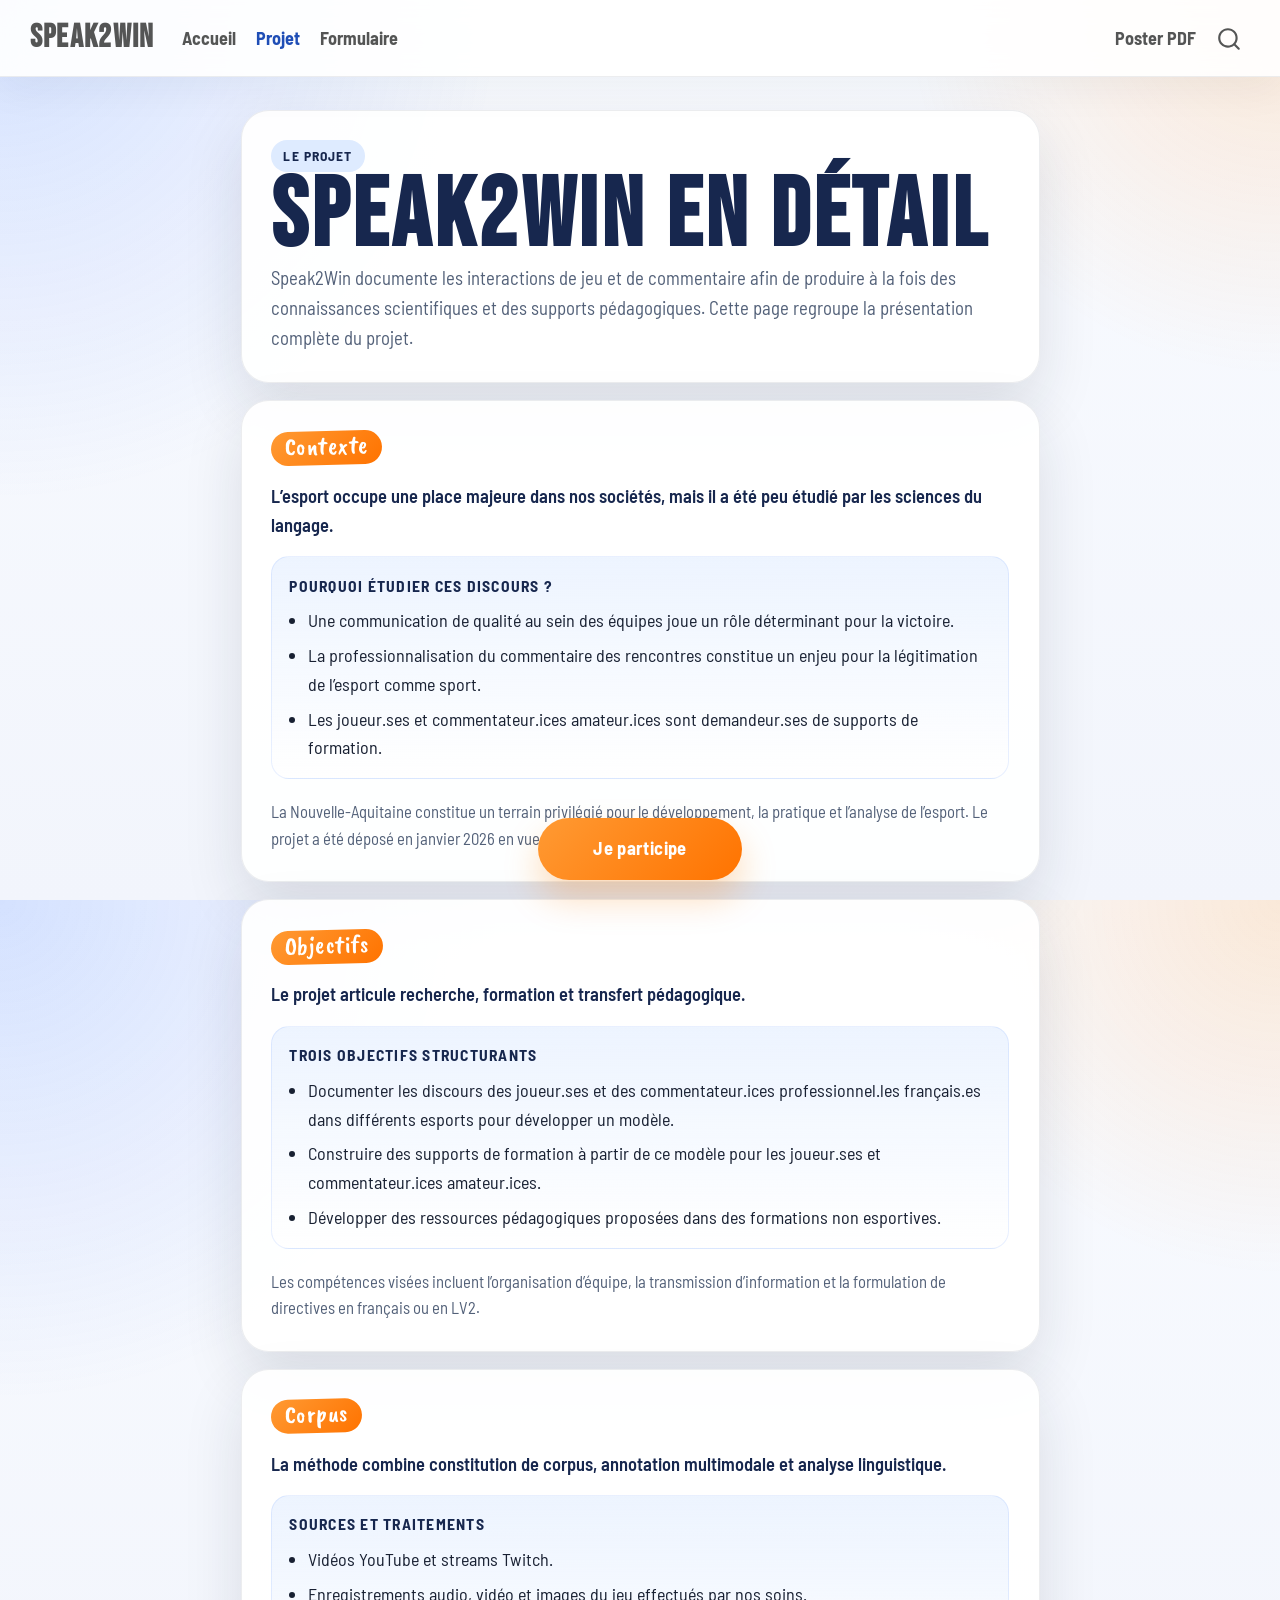
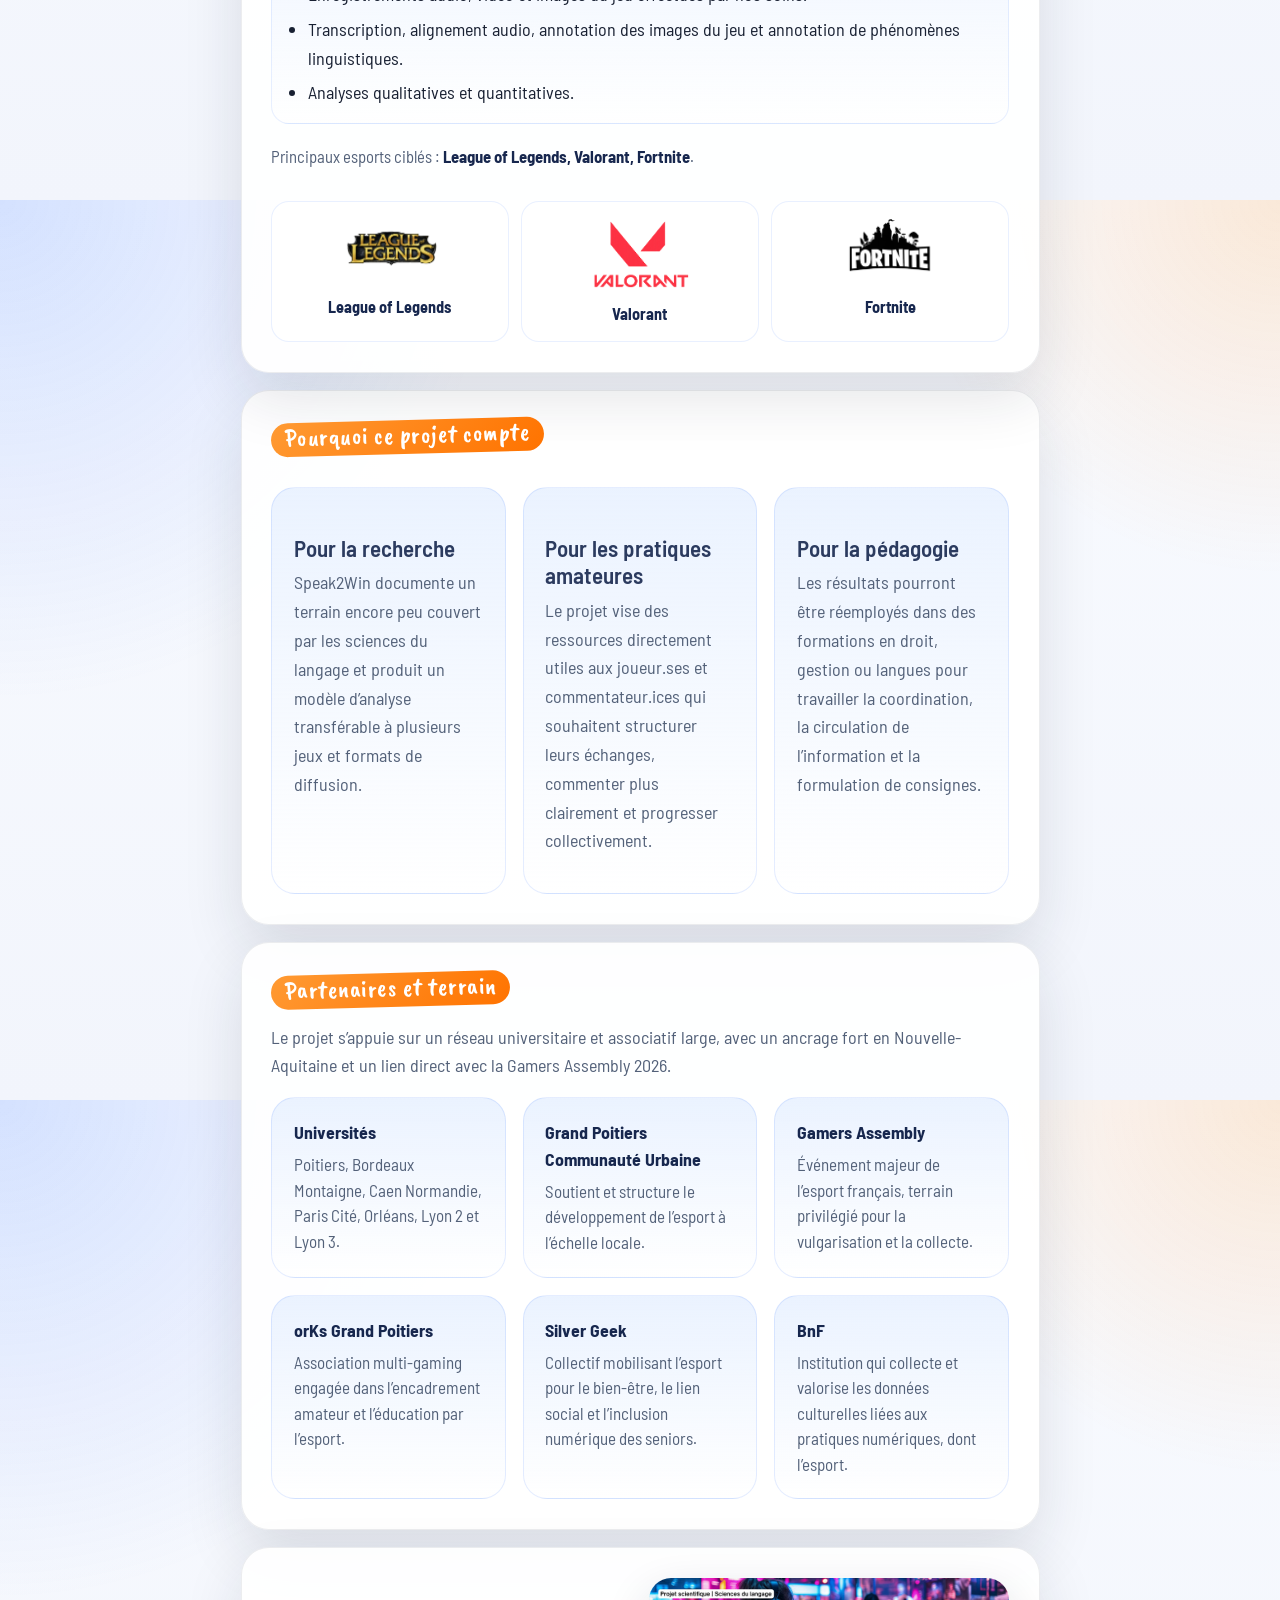
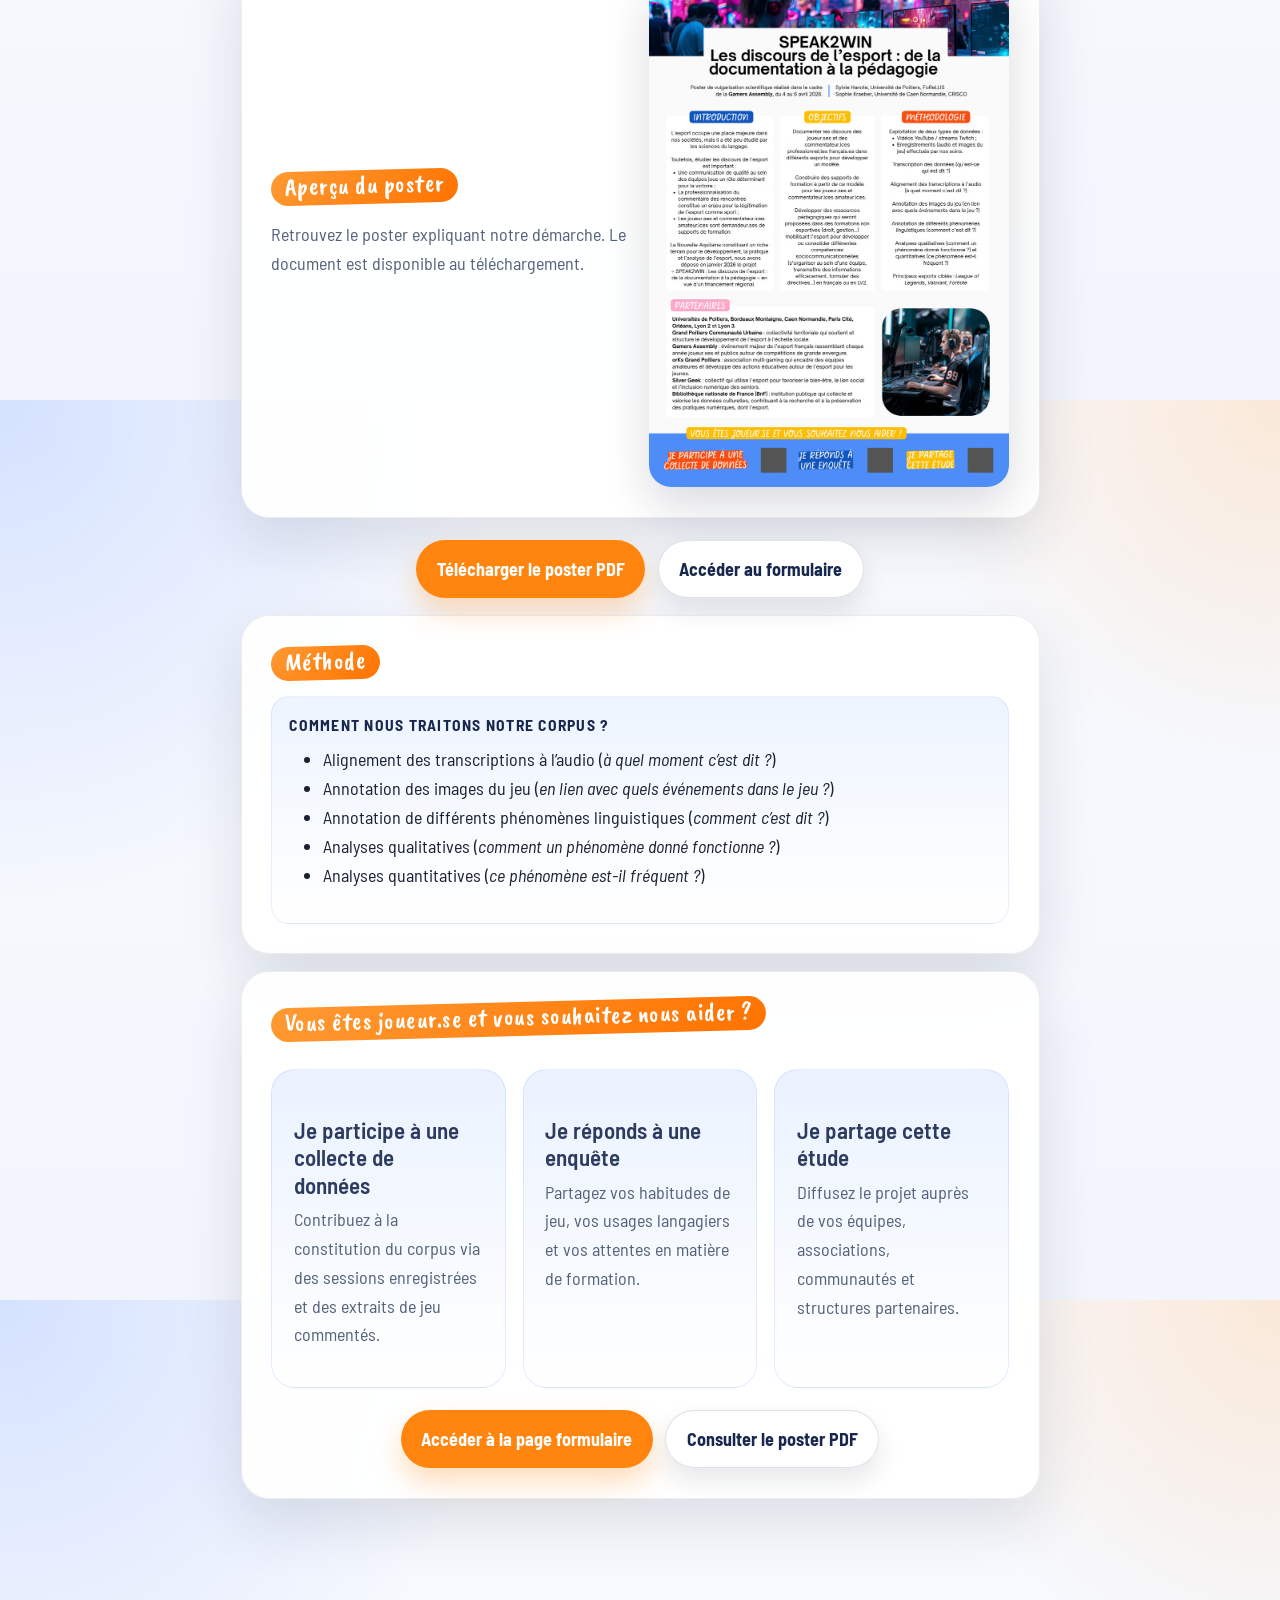
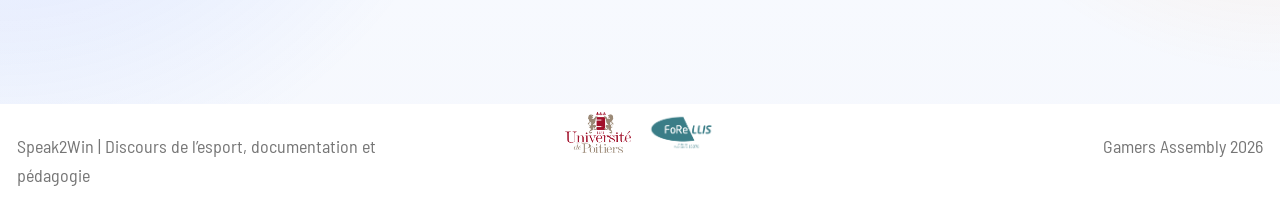
==== about.html @ 3662ad9c "Built site for gh-pages" ====
<!DOCTYPE html>
<html xmlns="http://www.w3.org/1999/xhtml" lang="fr" xml:lang="fr"><head>

<meta charset="utf-8">
<meta name="generator" content="quarto-1.8.27">

<meta name="viewport" content="width=device-width, initial-scale=1.0, user-scalable=yes">


<title>Projet – Speak2Win</title>
<style>
code{white-space: pre-wrap;}
span.smallcaps{font-variant: small-caps;}
div.columns{display: flex; gap: min(4vw, 1.5em);}
div.column{flex: auto; overflow-x: auto;}
div.hanging-indent{margin-left: 1.5em; text-indent: -1.5em;}
ul.task-list{list-style: none;}
ul.task-list li input[type="checkbox"] {
  width: 0.8em;
  margin: 0 0.8em 0.2em -1em; /* quarto-specific, see https://github.com/quarto-dev/quarto-cli/issues/4556 */ 
  vertical-align: middle;
}
</style>


<script src="site_libs/quarto-nav/quarto-nav.js"></script>
<script src="site_libs/quarto-nav/headroom.min.js"></script>
<script src="site_libs/clipboard/clipboard.min.js"></script>
<script src="site_libs/quarto-search/autocomplete.umd.js"></script>
<script src="site_libs/quarto-search/fuse.min.js"></script>
<script src="site_libs/quarto-search/quarto-search.js"></script>
<meta name="quarto:offset" content="./">
<script src="site_libs/quarto-html/quarto.js" type="module"></script>
<script src="site_libs/quarto-html/tabsets/tabsets.js" type="module"></script>
<script src="site_libs/quarto-html/axe/axe-check.js" type="module"></script>
<script src="site_libs/quarto-html/popper.min.js"></script>
<script src="site_libs/quarto-html/tippy.umd.min.js"></script>
<script src="site_libs/quarto-html/anchor.min.js"></script>
<link href="site_libs/quarto-html/tippy.css" rel="stylesheet">
<link href="site_libs/quarto-html/quarto-syntax-highlighting-ed96de9b727972fe78a7b5d16c58bf87.css" rel="stylesheet" id="quarto-text-highlighting-styles">
<script src="site_libs/bootstrap/bootstrap.min.js"></script>
<link href="site_libs/bootstrap/bootstrap-icons.css" rel="stylesheet">
<link href="site_libs/bootstrap/bootstrap-e31584831b205ffbb2d98406f31c2a5b.min.css" rel="stylesheet" append-hash="true" id="quarto-bootstrap" data-mode="light">
<script id="quarto-search-options" type="application/json">{
  "location": "navbar",
  "copy-button": false,
  "collapse-after": 3,
  "panel-placement": "end",
  "type": "overlay",
  "limit": 50,
  "keyboard-shortcut": [
    "f",
    "/",
    "s"
  ],
  "show-item-context": false,
  "language": {
    "search-no-results-text": "Pas de résultats",
    "search-matching-documents-text": "documents trouvés",
    "search-copy-link-title": "Copier le lien vers la recherche",
    "search-hide-matches-text": "Cacher les correspondances additionnelles",
    "search-more-match-text": "correspondance de plus dans ce document",
    "search-more-matches-text": "correspondances de plus dans ce document",
    "search-clear-button-title": "Effacer",
    "search-text-placeholder": "",
    "search-detached-cancel-button-title": "Annuler",
    "search-submit-button-title": "Envoyer",
    "search-label": "Recherche"
  }
}</script>
<style>html{ scroll-behavior: smooth; }</style>


<link rel="stylesheet" href="styles.css">
</head>

<body class="nav-fixed fullcontent quarto-light">

<div id="quarto-search-results"></div>
  <header id="quarto-header" class="headroom fixed-top">
    <nav class="navbar navbar-expand-lg " data-bs-theme="dark">
      <div class="navbar-container container-fluid">
      <div class="navbar-brand-container mx-auto">
    <a class="navbar-brand" href="./index.html">
    <span class="navbar-title">Speak2Win</span>
    </a>
  </div>
            <div id="quarto-search" class="" title="Recherche"></div>
          <button class="navbar-toggler" type="button" data-bs-toggle="collapse" data-bs-target="#navbarCollapse" aria-controls="navbarCollapse" role="menu" aria-expanded="false" aria-label="Basculer la navigation" onclick="if (window.quartoToggleHeadroom) { window.quartoToggleHeadroom(); }">
  <span class="navbar-toggler-icon"></span>
</button>
          <div class="collapse navbar-collapse" id="navbarCollapse">
            <ul class="navbar-nav navbar-nav-scroll me-auto">
  <li class="nav-item">
    <a class="nav-link" href="./index.html"> 
<span class="menu-text">Accueil</span></a>
  </li>  
  <li class="nav-item">
    <a class="nav-link active" href="./about.html" aria-current="page"> 
<span class="menu-text">Projet</span></a>
  </li>  
  <li class="nav-item">
    <a class="nav-link" href="./formulaire.html"> 
<span class="menu-text">Formulaire</span></a>
  </li>  
</ul>
            <ul class="navbar-nav navbar-nav-scroll ms-auto">
  <li class="nav-item">
    <a class="nav-link" href="./Poster scientifique.pdf"> 
<span class="menu-text">Poster PDF</span></a>
  </li>  
</ul>
          </div> <!-- /navcollapse -->
            <div class="quarto-navbar-tools">
</div>
      </div> <!-- /container-fluid -->
    </nav>
</header>
<!-- content -->
<div id="quarto-content" class="quarto-container page-columns page-rows-contents page-layout-article page-navbar">
<!-- sidebar -->
<!-- margin-sidebar -->
    
<!-- main -->
<main class="content" id="quarto-document-content">

<header id="title-block-header" class="quarto-title-block default">
<div class="quarto-title">
<h1 class="title">Projet</h1>
</div>



<div class="quarto-title-meta">

    
  
    
  </div>
  


</header>


<div class="page-shell">
<div class="page-header">
<div class="section-kicker">
Le projet
</div>
<section id="speak2win-en-détail" class="level1">
<h1>Speak2Win en détail</h1>
<p>Speak2Win documente les interactions de jeu et de commentaire afin de produire à la fois des connaissances scientifiques et des supports pédagogiques. Cette page regroupe la présentation complète du projet.</p>
</section>
</div>
<div id="projet" class="feature-grid">
<div class="poster-card">
<div class="hand-label">
Contexte
</div>
<p class="poster-lead">
L’esport occupe une place majeure dans nos sociétés, mais il a été peu étudié par les sciences du langage.
</p>
<div class="poster-block">
<div class="poster-block-title">
Pourquoi étudier ces discours ?
</div>
<ul>
<li>Une communication de qualité au sein des équipes joue un rôle déterminant pour la victoire.</li>
<li>La professionnalisation du commentaire des rencontres constitue un enjeu pour la légitimation de l’esport comme sport.</li>
<li>Les joueur.ses et commentateur.ices amateur.ices sont demandeur.ses de supports de formation.</li>
</ul>
</div>
<p class="poster-note">
La Nouvelle-Aquitaine constitue un terrain privilégié pour le développement, la pratique et l’analyse de l’esport. Le projet a été déposé en janvier 2026 en vue d’un financement régional.
</p>
</div>
<div class="poster-card">
<div class="hand-label">
Objectifs
</div>
<p class="poster-lead">
Le projet articule recherche, formation et transfert pédagogique.
</p>
<div class="poster-block">
<div class="poster-block-title">
Trois objectifs structurants
</div>
<ul>
<li>Documenter les discours des joueur.ses et des commentateur.ices professionnel.les français.es dans différents esports pour développer un modèle.</li>
<li>Construire des supports de formation à partir de ce modèle pour les joueur.ses et commentateur.ices amateur.ices.</li>
<li>Développer des ressources pédagogiques proposées dans des formations non esportives.</li>
</ul>
</div>
<p class="poster-note">
Les compétences visées incluent l’organisation d’équipe, la transmission d’information et la formulation de directives en français ou en LV2.
</p>
</div>
<div class="poster-card">
<div class="hand-label">
Corpus
</div>
<p class="poster-lead">
La méthode combine constitution de corpus, annotation multimodale et analyse linguistique.
</p>
<div class="poster-block">
<div class="poster-block-title">
Sources et traitements
</div>
<ul>
<li>Vidéos YouTube et streams Twitch.</li>
<li>Enregistrements audio, vidéo et images du jeu effectués par nos soins.</li>
<li>Transcription, alignement audio, annotation des images du jeu et annotation de phénomènes linguistiques.</li>
<li>Analyses qualitatives et quantitatives.</li>
</ul>
</div>
<p class="poster-note">
Principaux esports ciblés : <span class="poster-tags">League of Legends, Valorant, Fortnite</span>.
</p>
<div class="esport-icon-grid">
<div class="esport-icon-card">
<img src="icons/LoL.png" class="esport-icon-image img-fluid" alt="Logo League of Legends">
<div class="esport-icon-label">
League of Legends
</div>
</div>
<div class="esport-icon-card">
<img src="icons/Valorant2.png" class="esport-icon-image esport-icon-image-valorant img-fluid" alt="Logo Valorant">
<div class="esport-icon-label">
Valorant
</div>
</div>
<div class="esport-icon-card">
<img src="icons/Fortnite.png" class="esport-icon-image img-fluid" alt="Logo Fortnite">
<div class="esport-icon-label">
Fortnite
</div>
</div>
</div>
</div>
</div>
<div class="spotlight-panel">
<div class="section-heading">
Pourquoi ce projet compte
</div>
<div class="spotlight-grid">
<section id="pour-la-recherche" class="level3 spotlight-card">
<h3 class="anchored" data-anchor-id="pour-la-recherche">Pour la recherche</h3>
<p>Speak2Win documente un terrain encore peu couvert par les sciences du langage et produit un modèle d’analyse transférable à plusieurs jeux et formats de diffusion.</p>
</section>
<section id="pour-les-pratiques-amateures" class="level3 spotlight-card">
<h3 class="anchored" data-anchor-id="pour-les-pratiques-amateures">Pour les pratiques amateures</h3>
<p>Le projet vise des ressources directement utiles aux joueur.ses et commentateur.ices qui souhaitent structurer leurs échanges, commenter plus clairement et progresser collectivement.</p>
</section>
<section id="pour-la-pédagogie" class="level3 spotlight-card">
<h3 class="anchored" data-anchor-id="pour-la-pédagogie">Pour la pédagogie</h3>
<p>Les résultats pourront être réemployés dans des formations en droit, gestion ou langues pour travailler la coordination, la circulation de l’information et la formulation de consignes.</p>
</section>
</div>
</div>
<div class="partners-panel">
<div class="section-heading">
Partenaires et terrain
</div>
<p class="panel-intro">
Le projet s’appuie sur un réseau universitaire et associatif large, avec un ancrage fort en Nouvelle-Aquitaine et un lien direct avec la Gamers Assembly 2026.
</p>
<div class="pill-grid">
<div class="pill-card">
<strong>Universités</strong><span>Poitiers, Bordeaux Montaigne, Caen Normandie, Paris Cité, Orléans, Lyon 2 et Lyon 3.</span>
</div>
<div class="pill-card">
<strong>Grand Poitiers Communauté Urbaine</strong><span>Soutient et structure le développement de l’esport à l’échelle locale.</span>
</div>
<div class="pill-card">
<strong>Gamers Assembly</strong><span>Événement majeur de l’esport français, terrain privilégié pour la vulgarisation et la collecte.</span>
</div>
<div class="pill-card">
<strong>orKs Grand Poitiers</strong><span>Association multi-gaming engagée dans l’encadrement amateur et l’éducation par l’esport.</span>
</div>
<div class="pill-card">
<strong>Silver Geek</strong><span>Collectif mobilisant l’esport pour le bien-être, le lien social et l’inclusion numérique des seniors.</span>
</div>
<div class="pill-card">
<strong>BnF</strong><span>Institution qui collecte et valorise les données culturelles liées aux pratiques numériques, dont l’esport.</span>
</div>
</div>
</div>
<div class="poster-showcase">
<div class="poster-copy">
<div class="poster-mini-title">
Aperçu du poster
</div>
<p>Retrouvez le poster expliquant notre démarche. Le document est disponible au téléchargement.</p>
</div>
<p><img src="poster-apercu.jpg" class="poster-image img-fluid" alt="Aperçu du poster scientifique Speak2Win"></p>
</div>
<div class="hero-actions">
<p><a href="Poster scientifique.pdf" class="button-link button-primary">Télécharger le poster PDF</a> <a href="formulaire.html#participer-formulaire" class="button-link button-soft">Accéder au formulaire</a></p>
</div>
<div class="wide-panel">
<div class="section-heading">
Méthode
</div>
<div class="poster-block">
<div class="poster-block-title">
Comment nous traitons notre corpus ?
</div>
<ul>
<li>Alignement des transcriptions à l’audio (<em>à quel moment c’est dit ?</em>)</li>
<li>Annotation des images du jeu (<em>en lien avec quels événements dans le jeu ?</em>)</li>
<li>Annotation de différents phénomènes linguistiques (<em>comment c’est dit ?</em>)</li>
<li>Analyses qualitatives (<em>comment un phénomène donné fonctionne ?</em>)</li>
<li>Analyses quantitatives (<em>ce phénomène est-il fréquent ?</em>)</li>
</ul>
</div>
</div>
<div class="participate-panel">
<div class="section-heading">
Vous êtes joueur.se et vous souhaitez nous aider ?
</div>
<div class="participate-grid">
<section id="je-participe-à-une-collecte-de-données" class="level3 action-card">
<h3 class="anchored" data-anchor-id="je-participe-à-une-collecte-de-données">Je participe à une collecte de données</h3>
<p>Contribuez à la constitution du corpus via des sessions enregistrées et des extraits de jeu commentés.</p>
</section>
<section id="je-réponds-à-une-enquête" class="level3 action-card">
<h3 class="anchored" data-anchor-id="je-réponds-à-une-enquête">Je réponds à une enquête</h3>
<p>Partagez vos habitudes de jeu, vos usages langagiers et vos attentes en matière de formation.</p>
</section>
<section id="je-partage-cette-étude" class="level3 action-card">
<h3 class="anchored" data-anchor-id="je-partage-cette-étude">Je partage cette étude</h3>
<p>Diffusez le projet auprès de vos équipes, associations, communautés et structures partenaires.</p>
</section>
</div>
<div class="hero-actions">
<p><a class="button-link button-primary" href="formulaire.html#participer-formulaire">Accéder à la page formulaire</a> <a class="button-link button-soft" href="Poster scientifique.pdf">Consulter le poster PDF</a></p>
</div>
</div>
</div>



</main> <!-- /main -->
<div class="sticky-participate" aria-label="Accès rapide au formulaire">

  <a class="sticky-participate-link" href="formulaire.html#participer-formulaire">Je participe</a>

</div>

<script id="quarto-html-after-body" type="application/javascript">
  window.document.addEventListener("DOMContentLoaded", function (event) {
    const icon = "";
    const anchorJS = new window.AnchorJS();
    anchorJS.options = {
      placement: 'right',
      icon: icon
    };
    anchorJS.add('.anchored');
    const isCodeAnnotation = (el) => {
      for (const clz of el.classList) {
        if (clz.startsWith('code-annotation-')) {                     
          return true;
        }
      }
      return false;
    }
    const onCopySuccess = function(e) {
      // button target
      const button = e.trigger;
      // don't keep focus
      button.blur();
      // flash "checked"
      button.classList.add('code-copy-button-checked');
      var currentTitle = button.getAttribute("title");
      button.setAttribute("title", "Copié");
      let tooltip;
      if (window.bootstrap) {
        button.setAttribute("data-bs-toggle", "tooltip");
        button.setAttribute("data-bs-placement", "left");
        button.setAttribute("data-bs-title", "Copié");
        tooltip = new bootstrap.Tooltip(button, 
          { trigger: "manual", 
            customClass: "code-copy-button-tooltip",
            offset: [0, -8]});
        tooltip.show();    
      }
      setTimeout(function() {
        if (tooltip) {
          tooltip.hide();
          button.removeAttribute("data-bs-title");
          button.removeAttribute("data-bs-toggle");
          button.removeAttribute("data-bs-placement");
        }
        button.setAttribute("title", currentTitle);
        button.classList.remove('code-copy-button-checked');
      }, 1000);
      // clear code selection
      e.clearSelection();
    }
    const getTextToCopy = function(trigger) {
      const outerScaffold = trigger.parentElement.cloneNode(true);
      const codeEl = outerScaffold.querySelector('code');
      for (const childEl of codeEl.children) {
        if (isCodeAnnotation(childEl)) {
          childEl.remove();
        }
      }
      return codeEl.innerText;
    }
    const clipboard = new window.ClipboardJS('.code-copy-button:not([data-in-quarto-modal])', {
      text: getTextToCopy
    });
    clipboard.on('success', onCopySuccess);
    if (window.document.getElementById('quarto-embedded-source-code-modal')) {
      const clipboardModal = new window.ClipboardJS('.code-copy-button[data-in-quarto-modal]', {
        text: getTextToCopy,
        container: window.document.getElementById('quarto-embedded-source-code-modal')
      });
      clipboardModal.on('success', onCopySuccess);
    }
      var localhostRegex = new RegExp(/^(?:http|https):\/\/localhost\:?[0-9]*\//);
      var mailtoRegex = new RegExp(/^mailto:/);
        var filterRegex = new RegExp('/' + window.location.host + '/');
      var isInternal = (href) => {
          return filterRegex.test(href) || localhostRegex.test(href) || mailtoRegex.test(href);
      }
      // Inspect non-navigation links and adorn them if external
     var links = window.document.querySelectorAll('a[href]:not(.nav-link):not(.navbar-brand):not(.toc-action):not(.sidebar-link):not(.sidebar-item-toggle):not(.pagination-link):not(.no-external):not([aria-hidden]):not(.dropdown-item):not(.quarto-navigation-tool):not(.about-link)');
      for (var i=0; i<links.length; i++) {
        const link = links[i];
        if (!isInternal(link.href)) {
          // undo the damage that might have been done by quarto-nav.js in the case of
          // links that we want to consider external
          if (link.dataset.originalHref !== undefined) {
            link.href = link.dataset.originalHref;
          }
        }
      }
    function tippyHover(el, contentFn, onTriggerFn, onUntriggerFn) {
      const config = {
        allowHTML: true,
        maxWidth: 500,
        delay: 100,
        arrow: false,
        appendTo: function(el) {
            return el.parentElement;
        },
        interactive: true,
        interactiveBorder: 10,
        theme: 'quarto',
        placement: 'bottom-start',
      };
      if (contentFn) {
        config.content = contentFn;
      }
      if (onTriggerFn) {
        config.onTrigger = onTriggerFn;
      }
      if (onUntriggerFn) {
        config.onUntrigger = onUntriggerFn;
      }
      window.tippy(el, config); 
    }
    const noterefs = window.document.querySelectorAll('a[role="doc-noteref"]');
    for (var i=0; i<noterefs.length; i++) {
      const ref = noterefs[i];
      tippyHover(ref, function() {
        // use id or data attribute instead here
        let href = ref.getAttribute('data-footnote-href') || ref.getAttribute('href');
        try { href = new URL(href).hash; } catch {}
        const id = href.replace(/^#\/?/, "");
        const note = window.document.getElementById(id);
        if (note) {
          return note.innerHTML;
        } else {
          return "";
        }
      });
    }
    const xrefs = window.document.querySelectorAll('a.quarto-xref');
    const processXRef = (id, note) => {
      // Strip column container classes
      const stripColumnClz = (el) => {
        el.classList.remove("page-full", "page-columns");
        if (el.children) {
          for (const child of el.children) {
            stripColumnClz(child);
          }
        }
      }
      stripColumnClz(note)
      if (id === null || id.startsWith('sec-')) {
        // Special case sections, only their first couple elements
        const container = document.createElement("div");
        if (note.children && note.children.length > 2) {
          container.appendChild(note.children[0].cloneNode(true));
          for (let i = 1; i < note.children.length; i++) {
            const child = note.children[i];
            if (child.tagName === "P" && child.innerText === "") {
              continue;
            } else {
              container.appendChild(child.cloneNode(true));
              break;
            }
          }
          if (window.Quarto?.typesetMath) {
            window.Quarto.typesetMath(container);
          }
          return container.innerHTML
        } else {
          if (window.Quarto?.typesetMath) {
            window.Quarto.typesetMath(note);
          }
          return note.innerHTML;
        }
      } else {
        // Remove any anchor links if they are present
        const anchorLink = note.querySelector('a.anchorjs-link');
        if (anchorLink) {
          anchorLink.remove();
        }
        if (window.Quarto?.typesetMath) {
          window.Quarto.typesetMath(note);
        }
        if (note.classList.contains("callout")) {
          return note.outerHTML;
        } else {
          return note.innerHTML;
        }
      }
    }
    for (var i=0; i<xrefs.length; i++) {
      const xref = xrefs[i];
      tippyHover(xref, undefined, function(instance) {
        instance.disable();
        let url = xref.getAttribute('href');
        let hash = undefined; 
        if (url.startsWith('#')) {
          hash = url;
        } else {
          try { hash = new URL(url).hash; } catch {}
        }
        if (hash) {
          const id = hash.replace(/^#\/?/, "");
          const note = window.document.getElementById(id);
          if (note !== null) {
            try {
              const html = processXRef(id, note.cloneNode(true));
              instance.setContent(html);
            } finally {
              instance.enable();
              instance.show();
            }
          } else {
            // See if we can fetch this
            fetch(url.split('#')[0])
            .then(res => res.text())
            .then(html => {
              const parser = new DOMParser();
              const htmlDoc = parser.parseFromString(html, "text/html");
              const note = htmlDoc.getElementById(id);
              if (note !== null) {
                const html = processXRef(id, note);
                instance.setContent(html);
              } 
            }).finally(() => {
              instance.enable();
              instance.show();
            });
          }
        } else {
          // See if we can fetch a full url (with no hash to target)
          // This is a special case and we should probably do some content thinning / targeting
          fetch(url)
          .then(res => res.text())
          .then(html => {
            const parser = new DOMParser();
            const htmlDoc = parser.parseFromString(html, "text/html");
            const note = htmlDoc.querySelector('main.content');
            if (note !== null) {
              // This should only happen for chapter cross references
              // (since there is no id in the URL)
              // remove the first header
              if (note.children.length > 0 && note.children[0].tagName === "HEADER") {
                note.children[0].remove();
              }
              const html = processXRef(null, note);
              instance.setContent(html);
            } 
          }).finally(() => {
            instance.enable();
            instance.show();
          });
        }
      }, function(instance) {
      });
    }
        let selectedAnnoteEl;
        const selectorForAnnotation = ( cell, annotation) => {
          let cellAttr = 'data-code-cell="' + cell + '"';
          let lineAttr = 'data-code-annotation="' +  annotation + '"';
          const selector = 'span[' + cellAttr + '][' + lineAttr + ']';
          return selector;
        }
        const selectCodeLines = (annoteEl) => {
          const doc = window.document;
          const targetCell = annoteEl.getAttribute("data-target-cell");
          const targetAnnotation = annoteEl.getAttribute("data-target-annotation");
          const annoteSpan = window.document.querySelector(selectorForAnnotation(targetCell, targetAnnotation));
          const lines = annoteSpan.getAttribute("data-code-lines").split(",");
          const lineIds = lines.map((line) => {
            return targetCell + "-" + line;
          })
          let top = null;
          let height = null;
          let parent = null;
          if (lineIds.length > 0) {
              //compute the position of the single el (top and bottom and make a div)
              const el = window.document.getElementById(lineIds[0]);
              top = el.offsetTop;
              height = el.offsetHeight;
              parent = el.parentElement.parentElement;
            if (lineIds.length > 1) {
              const lastEl = window.document.getElementById(lineIds[lineIds.length - 1]);
              const bottom = lastEl.offsetTop + lastEl.offsetHeight;
              height = bottom - top;
            }
            if (top !== null && height !== null && parent !== null) {
              // cook up a div (if necessary) and position it 
              let div = window.document.getElementById("code-annotation-line-highlight");
              if (div === null) {
                div = window.document.createElement("div");
                div.setAttribute("id", "code-annotation-line-highlight");
                div.style.position = 'absolute';
                parent.appendChild(div);
              }
              div.style.top = top - 2 + "px";
              div.style.height = height + 4 + "px";
              div.style.left = 0;
              let gutterDiv = window.document.getElementById("code-annotation-line-highlight-gutter");
              if (gutterDiv === null) {
                gutterDiv = window.document.createElement("div");
                gutterDiv.setAttribute("id", "code-annotation-line-highlight-gutter");
                gutterDiv.style.position = 'absolute';
                const codeCell = window.document.getElementById(targetCell);
                const gutter = codeCell.querySelector('.code-annotation-gutter');
                gutter.appendChild(gutterDiv);
              }
              gutterDiv.style.top = top - 2 + "px";
              gutterDiv.style.height = height + 4 + "px";
            }
            selectedAnnoteEl = annoteEl;
          }
        };
        const unselectCodeLines = () => {
          const elementsIds = ["code-annotation-line-highlight", "code-annotation-line-highlight-gutter"];
          elementsIds.forEach((elId) => {
            const div = window.document.getElementById(elId);
            if (div) {
              div.remove();
            }
          });
          selectedAnnoteEl = undefined;
        };
          // Handle positioning of the toggle
      window.addEventListener(
        "resize",
        throttle(() => {
          elRect = undefined;
          if (selectedAnnoteEl) {
            selectCodeLines(selectedAnnoteEl);
          }
        }, 10)
      );
      function throttle(fn, ms) {
      let throttle = false;
      let timer;
        return (...args) => {
          if(!throttle) { // first call gets through
              fn.apply(this, args);
              throttle = true;
          } else { // all the others get throttled
              if(timer) clearTimeout(timer); // cancel #2
              timer = setTimeout(() => {
                fn.apply(this, args);
                timer = throttle = false;
              }, ms);
          }
        };
      }
        // Attach click handler to the DT
        const annoteDls = window.document.querySelectorAll('dt[data-target-cell]');
        for (const annoteDlNode of annoteDls) {
          annoteDlNode.addEventListener('click', (event) => {
            const clickedEl = event.target;
            if (clickedEl !== selectedAnnoteEl) {
              unselectCodeLines();
              const activeEl = window.document.querySelector('dt[data-target-cell].code-annotation-active');
              if (activeEl) {
                activeEl.classList.remove('code-annotation-active');
              }
              selectCodeLines(clickedEl);
              clickedEl.classList.add('code-annotation-active');
            } else {
              // Unselect the line
              unselectCodeLines();
              clickedEl.classList.remove('code-annotation-active');
            }
          });
        }
    const findCites = (el) => {
      const parentEl = el.parentElement;
      if (parentEl) {
        const cites = parentEl.dataset.cites;
        if (cites) {
          return {
            el,
            cites: cites.split(' ')
          };
        } else {
          return findCites(el.parentElement)
        }
      } else {
        return undefined;
      }
    };
    var bibliorefs = window.document.querySelectorAll('a[role="doc-biblioref"]');
    for (var i=0; i<bibliorefs.length; i++) {
      const ref = bibliorefs[i];
      const citeInfo = findCites(ref);
      if (citeInfo) {
        tippyHover(citeInfo.el, function() {
          var popup = window.document.createElement('div');
          citeInfo.cites.forEach(function(cite) {
            var citeDiv = window.document.createElement('div');
            citeDiv.classList.add('hanging-indent');
            citeDiv.classList.add('csl-entry');
            var biblioDiv = window.document.getElementById('ref-' + cite);
            if (biblioDiv) {
              citeDiv.innerHTML = biblioDiv.innerHTML;
            }
            popup.appendChild(citeDiv);
          });
          return popup.innerHTML;
        });
      }
    }
  });
  </script>
</div> <!-- /content -->
<footer class="footer">
  <div class="nav-footer">
    <div class="nav-footer-left">
<p>Speak2Win | Discours de l’esport, documentation et pédagogie</p>
</div>   
    <div class="nav-footer-center">
<div class="footer-logos" aria-label="Partenaires institutionnels">
<p><img src="icons/logoUP.png" class="footer-logo footer-logo-up" alt="Logo Université de Poitiers"> <img src="icons/Logo_Forellis_Transparent.png" class="footer-logo footer-logo-forellis" alt="Logo FoReLLIS"></p>
</div>
</div>
    <div class="nav-footer-right">
<p>Gamers Assembly 2026</p>
</div>
  </div>
</footer>




<script src="site_libs/quarto-html/zenscroll-min.js"></script>
</body></html>
---- site_libs/quarto-html/tippy.css ----
.tippy-box[data-animation=fade][data-state=hidden]{opacity:0}[data-tippy-root]{max-width:calc(100vw - 10px)}.tippy-box{position:relative;background-color:#333;color:#fff;border-radius:4px;font-size:14px;line-height:1.4;white-space:normal;outline:0;transition-property:transform,visibility,opacity}.tippy-box[data-placement^=top]>.tippy-arrow{bottom:0}.tippy-box[data-placement^=top]>.tippy-arrow:before{bottom:-7px;left:0;border-width:8px 8px 0;border-top-color:initial;transform-origin:center top}.tippy-box[data-placement^=bottom]>.tippy-arrow{top:0}.tippy-box[data-placement^=bottom]>.tippy-arrow:before{top:-7px;left:0;border-width:0 8px 8px;border-bottom-color:initial;transform-origin:center bottom}.tippy-box[data-placement^=left]>.tippy-arrow{right:0}.tippy-box[data-placement^=left]>.tippy-arrow:before{border-width:8px 0 8px 8px;border-left-color:initial;right:-7px;transform-origin:center left}.tippy-box[data-placement^=right]>.tippy-arrow{left:0}.tippy-box[data-placement^=right]>.tippy-arrow:before{left:-7px;border-width:8px 8px 8px 0;border-right-color:initial;transform-origin:center right}.tippy-box[data-inertia][data-state=visible]{transition-timing-function:cubic-bezier(.54,1.5,.38,1.11)}.tippy-arrow{width:16px;height:16px;color:#333}.tippy-arrow:before{content:"";position:absolute;border-color:transparent;border-style:solid}.tippy-content{position:relative;padding:5px 9px;z-index:1}
---- site_libs/quarto-html/quarto-syntax-highlighting-ed96de9b727972fe78a7b5d16c58bf87.css ----
/* quarto syntax highlight colors */
:root {
  --quarto-hl-ot-color: #003B4F;
  --quarto-hl-at-color: #657422;
  --quarto-hl-ss-color: #20794D;
  --quarto-hl-an-color: #5E5E5E;
  --quarto-hl-fu-color: #4758AB;
  --quarto-hl-st-color: #20794D;
  --quarto-hl-cf-color: #003B4F;
  --quarto-hl-op-color: #5E5E5E;
  --quarto-hl-er-color: #AD0000;
  --quarto-hl-bn-color: #AD0000;
  --quarto-hl-al-color: #AD0000;
  --quarto-hl-va-color: #111111;
  --quarto-hl-bu-color: inherit;
  --quarto-hl-ex-color: inherit;
  --quarto-hl-pp-color: #AD0000;
  --quarto-hl-in-color: #5E5E5E;
  --quarto-hl-vs-color: #20794D;
  --quarto-hl-wa-color: #5E5E5E;
  --quarto-hl-do-color: #5E5E5E;
  --quarto-hl-im-color: #00769E;
  --quarto-hl-ch-color: #20794D;
  --quarto-hl-dt-color: #AD0000;
  --quarto-hl-fl-color: #AD0000;
  --quarto-hl-co-color: #5E5E5E;
  --quarto-hl-cv-color: #5E5E5E;
  --quarto-hl-cn-color: #8f5902;
  --quarto-hl-sc-color: #5E5E5E;
  --quarto-hl-dv-color: #AD0000;
  --quarto-hl-kw-color: #003B4F;
}

/* other quarto variables */
:root {
  --quarto-font-monospace: SFMono-Regular, Menlo, Monaco, Consolas, "Liberation Mono", "Courier New", monospace;
}

/* syntax highlight based on Pandoc's rules */
pre > code.sourceCode > span {
  color: #003B4F;
}

code.sourceCode > span {
  color: #003B4F;
}

div.sourceCode,
div.sourceCode pre.sourceCode {
  color: #003B4F;
}

/* Normal */
code span {
  color: #003B4F;
}

/* Alert */
code span.al {
  color: #AD0000;
  font-style: inherit;
}

/* Annotation */
code span.an {
  color: #5E5E5E;
  font-style: inherit;
}

/* Attribute */
code span.at {
  color: #657422;
  font-style: inherit;
}

/* BaseN */
code span.bn {
  color: #AD0000;
  font-style: inherit;
}

/* BuiltIn */
code span.bu {
  font-style: inherit;
}

/* ControlFlow */
code span.cf {
  color: #003B4F;
  font-weight: bold;
  font-style: inherit;
}

/* Char */
code span.ch {
  color: #20794D;
  font-style: inherit;
}

/* Constant */
code span.cn {
  color: #8f5902;
  font-style: inherit;
}

/* Comment */
code span.co {
  color: #5E5E5E;
  font-style: inherit;
}

/* CommentVar */
code span.cv {
  color: #5E5E5E;
  font-style: italic;
}

/* Documentation */
code span.do {
  color: #5E5E5E;
  font-style: italic;
}

/* DataType */
code span.dt {
  color: #AD0000;
  font-style: inherit;
}

/* DecVal */
code span.dv {
  color: #AD0000;
  font-style: inherit;
}

/* Error */
code span.er {
  color: #AD0000;
  font-style: inherit;
}

/* Extension */
code span.ex {
  font-style: inherit;
}

/* Float */
code span.fl {
  color: #AD0000;
  font-style: inherit;
}

/* Function */
code span.fu {
  color: #4758AB;
  font-style: inherit;
}

/* Import */
code span.im {
  color: #00769E;
  font-style: inherit;
}

/* Information */
code span.in {
  color: #5E5E5E;
  font-style: inherit;
}

/* Keyword */
code span.kw {
  color: #003B4F;
  font-weight: bold;
  font-style: inherit;
}

/* Operator */
code span.op {
  color: #5E5E5E;
  font-style: inherit;
}

/* Other */
code span.ot {
  color: #003B4F;
  font-style: inherit;
}

/* Preprocessor */
code span.pp {
  color: #AD0000;
  font-style: inherit;
}

/* SpecialChar */
code span.sc {
  color: #5E5E5E;
  font-style: inherit;
}

/* SpecialString */
code span.ss {
  color: #20794D;
  font-style: inherit;
}

/* String */
code span.st {
  color: #20794D;
  font-style: inherit;
}

/* Variable */
code span.va {
  color: #111111;
  font-style: inherit;
}

/* VerbatimString */
code span.vs {
  color: #20794D;
  font-style: inherit;
}

/* Warning */
code span.wa {
  color: #5E5E5E;
  font-style: italic;
}

.prevent-inlining {
  content: "</";
}

/*# sourceMappingURL=0920dd6d7437995b8cdf7429764427b1.css.map */
---- styles.css ----
@import url("https://fonts.googleapis.com/css2?family=Barlow+Semi+Condensed:wght@400;600;700&family=Bebas+Neue&family=Caveat+Brush&display=swap");

:root {
  --s2w-ink: #182032;
  --s2w-muted: #536179;
  --s2w-blue: #2d6bff;
  --s2w-blue-dark: #17274e;
  --s2w-blue-soft: #deebff;
  --s2w-orange: #ff850f;
  --s2w-orange-soft: #fff1e2;
  --s2w-surface: rgba(255, 255, 255, 0.92);
  --s2w-border: rgba(24, 32, 50, 0.08);
  --s2w-shadow: 0 24px 60px rgba(24, 32, 50, 0.12);
  --s2w-radius: 28px;
}

body {
  font-family: "Barlow Semi Condensed", "Segoe UI", sans-serif;
  color: var(--s2w-ink);
  background:
    radial-gradient(circle at top left, rgba(45, 107, 255, 0.18), transparent 32%),
    radial-gradient(circle at top right, rgba(255, 133, 15, 0.16), transparent 24%),
    linear-gradient(180deg, #f9fbff 0%, #f2f5fc 100%);
}

p,
li {
  font-size: 1.02rem;
  line-height: 1.6;
}

a {
  color: var(--s2w-blue);
}

a:hover {
  color: var(--s2w-blue-dark);
}

.quarto-title-block {
  display: none;
}

#quarto-header .navbar {
  background: rgba(255, 255, 255, 0.9);
  backdrop-filter: blur(14px);
  border-bottom: 1px solid var(--s2w-border);
  box-shadow: 0 12px 40px rgba(24, 32, 50, 0.05);
}

#quarto-header .navbar-brand,
#quarto-header .nav-link {
  font-family: "Barlow Semi Condensed", "Segoe UI", sans-serif;
  font-weight: 700;
}

#quarto-header .navbar-brand {
  font-family: "Bebas Neue", Impact, sans-serif;
  font-size: 1.7rem;
  letter-spacing: 0.04em;
}

.footer-logos {
  display: inline-flex;
  align-items: center;
  justify-content: center;
  gap: 1rem;
  flex-wrap: wrap;
}

.footer-logos p {
  display: flex;
  align-items: center;
  justify-content: center;
  gap: 1rem;
  margin: 0;
}

.footer-logo {
  display: block;
  width: auto;
  object-fit: contain;
}

.footer-logo-up {
  height: 2.4rem;
}

.footer-logo-forellis {
  height: 2.15rem;
}

main.content {
  max-width: 1180px;
  padding-top: 0.9rem;
  padding-bottom: 6.75rem;
}

.sticky-participate {
  position: fixed;
  left: 50%;
  bottom: 0.9rem;
  width: min(18rem, calc(100vw - 1.8rem));
  transform: translateX(-50%);
  z-index: 1100;
  pointer-events: none;
}

body:has(#participer-formulaire) .sticky-participate {
  display: none;
}

.sticky-participate-link {
  display: flex;
  align-items: center;
  justify-content: center;
  min-height: 3.6rem;
  padding: 0.9rem 1.2rem;
  border-radius: 999px;
  background: linear-gradient(135deg, #ff9a33, #ff7300);
  box-shadow: 0 18px 35px rgba(255, 133, 15, 0.28);
  color: #fff;
  font-family: "Barlow Semi Condensed", "Segoe UI", sans-serif;
  font-size: 1.08rem;
  font-weight: 700;
  letter-spacing: 0.02em;
  text-decoration: none;
  pointer-events: auto;
  transition:
    transform 160ms ease,
    box-shadow 160ms ease,
    background-color 160ms ease;
}

.sticky-participate-link:hover,
.sticky-participate-link:focus {
  transform: translateY(-2px);
  box-shadow: 0 22px 42px rgba(255, 133, 15, 0.34);
  color: #fff;
  text-decoration: none;
}

.hero-panel,
.poster-card,
.spotlight-panel,
.partners-panel,
.participate-panel,
.page-header,
.detail-card,
.wide-panel,
.poster-showcase {
  background: var(--s2w-surface);
  border: 1px solid var(--s2w-border);
  border-radius: 24px;
  box-shadow: var(--s2w-shadow);
}

.hero-panel {
  position: relative;
  overflow: hidden;
  padding: 1.3rem;
  background:
    linear-gradient(135deg, rgba(23, 39, 78, 0.98), rgba(45, 107, 255, 0.92)),
    linear-gradient(120deg, rgba(255, 133, 15, 0.15), rgba(255, 255, 255, 0));
  color: #fff;
}

.hero-panel > * {
  position: relative;
  z-index: 1;
}

.hero-copy {
  display: grid;
  gap: 0.7rem;
  justify-items: center;
  margin: 1rem auto 0;
  text-align: center;
}

.hero-panel::before,
.hero-panel::after {
  content: "";
  position: absolute;
  border-radius: 999px;
  pointer-events: none;
}

.hero-panel::before {
  width: 11rem;
  height: 11rem;
  right: -4rem;
  top: -4rem;
  background: rgba(255, 133, 15, 0.22);
}

.hero-panel::after {
  width: 8rem;
  height: 8rem;
  left: -3rem;
  bottom: -3rem;
  background: rgba(255, 255, 255, 0.08);
}

.hero-title,
.page-header h1 {
  font-family: "Bebas Neue", Impact, sans-serif;
  font-size: clamp(2.9rem, 15vw, 4.15rem);
  line-height: 0.94;
  letter-spacing: 0.04em;
  margin: 0;
}

.hero-subtitle {
  font-size: clamp(1.35rem, 7vw, 1.8rem);
  font-weight: 700;
  line-height: 1.05;
  margin: 0;
  max-width: 18ch;
  text-wrap: balance;
}

.hero-description,
.page-header > p,
.poster-copy > p {
  max-width: 56ch;
}

.hero-description {
  margin: 0;
}

.hero-meta {
  max-width: 62ch;
  margin-top: 0.15rem;
  color: rgba(255, 255, 255, 0.84);
  font-size: 0.98rem;
  letter-spacing: 0.01em;
}

.section-kicker {
  display: inline-flex;
  align-items: center;
  gap: 0.45rem;
  padding: 0.32rem 0.72rem;
  border-radius: 999px;
  background: rgba(255, 255, 255, 0.14);
  color: inherit;
  font-size: 0.8rem;
  font-weight: 700;
  text-transform: uppercase;
  letter-spacing: 0.08em;
}

.page-header {
  padding: 1.3rem;
  margin-bottom: 1rem;
}

.page-header .section-kicker {
  background: var(--s2w-blue-soft);
  color: var(--s2w-blue-dark);
}

.page-header h1 {
  color: var(--s2w-blue-dark);
}

.page-header p {
  color: var(--s2w-muted);
  font-size: 1.05rem;
  margin-bottom: 0;
}

.hero-actions {
  display: flex;
  flex-direction: column;
  align-items: stretch;
  gap: 0.75rem;
  margin-top: 1.3rem;
}

.hero-actions p {
  display: flex;
  flex-direction: column;
  gap: 0.75rem;
  width: 100%;
  margin: 0;
}

.button-link {
  display: inline-flex;
  align-items: center;
  justify-content: center;
  width: 100%;
  min-height: 3.2rem;
  padding: 0.8rem 1.2rem;
  border-radius: 999px;
  font-weight: 700;
  text-decoration: none;
  text-align: center;
  transition:
    transform 160ms ease,
    box-shadow 160ms ease,
    background-color 160ms ease,
    color 160ms ease;
}

.button-link:hover {
  transform: translateY(-2px);
  text-decoration: none;
}

.button-primary {
  background: var(--s2w-orange);
  color: #fff;
  box-shadow: 0 14px 28px rgba(255, 133, 15, 0.28);
}

.button-primary:hover,
.button-primary:focus {
  color: #fff;
  background: #f06f00;
}

.button-ghost {
  background: rgba(255, 255, 255, 0.14);
  border: 1px solid rgba(255, 255, 255, 0.22);
  color: #fff;
}

.button-ghost:hover,
.button-ghost:focus {
  color: #fff;
  background: rgba(255, 255, 255, 0.2);
}

.button-soft {
  background: rgba(255, 255, 255, 0.98);
  border: 1px solid rgba(23, 39, 78, 0.14);
  box-shadow: 0 12px 26px rgba(24, 32, 50, 0.1);
  color: var(--s2w-blue-dark);
}

.button-soft:hover,
.button-soft:focus {
  color: var(--s2w-blue-dark);
  background: #eef3ff;
  border-color: rgba(23, 39, 78, 0.2);
  box-shadow: 0 16px 30px rgba(24, 32, 50, 0.14);
}

.feature-grid,
.hub-grid,
.spotlight-grid,
.pill-grid,
.participate-grid,
.detail-grid,
.poster-showcase {
  display: grid;
  grid-template-columns: 1fr;
  gap: 1rem;
}

.feature-grid,
.hub-grid,
.spotlight-grid,
.participate-grid {
  margin-top: 1rem;
}

.feature-grid .poster-card {
  margin-top: 0;
}

.hub-card {
  display: grid;
  gap: 0.8rem;
  height: 100%;
  align-content: start;
  padding: 1.15rem;
  border-radius: 22px;
  background: linear-gradient(180deg, rgba(222, 235, 255, 0.62), rgba(255, 255, 255, 0.95));
  border: 1px solid rgba(45, 107, 255, 0.12);
  box-shadow: var(--s2w-shadow);
}

.hub-card > section {
  display: flex;
  flex-direction: column;
  gap: 0.8rem;
  height: 100%;
}

.hub-card p {
  margin: 0;
  color: var(--s2w-muted);
}

.hub-card section > p:last-child {
  margin-top: auto;
  display: flex;
  justify-content: center;
}

.hub-card h3 {
  margin: 0;
  font-size: 1.28rem;
  color: var(--s2w-blue-dark);
}

.hub-card-kicker {
  font-size: 0.82rem;
  font-weight: 700;
  letter-spacing: 0.08em;
  text-transform: uppercase;
  color: var(--s2w-blue);
}

.poster-card {
  display: grid;
  gap: 0.95rem;
  align-content: start;
}

.poster-card,
.detail-card,
.wide-panel,
.spotlight-panel,
.partners-panel,
.participate-panel,
.poster-showcase {
  padding: 1.2rem;
  margin-top: 1rem;
}

.wide-panel {
  margin-top: 1rem;
}

.hand-label,
.section-heading,
.poster-mini-title {
  display: inline-block;
  justify-self: start;
  width: fit-content;
  max-width: 100%;
  padding: 0.18rem 0.8rem 0.36rem;
  border-radius: 999px;
  background: linear-gradient(135deg, #ff9a33, #ff7300);
  color: #fff;
  font-family: "Caveat Brush", "Segoe UI", cursive;
  font-size: 1.35rem;
  letter-spacing: 0.02em;
  line-height: 1;
  transform: rotate(-1.5deg);
}

.section-heading,
.poster-mini-title {
  margin-bottom: 0.9rem;
}

.poster-mini-title {
  margin-top: 0;
}

.poster-card ul,
.detail-card ul {
  padding-left: 1.1rem;
  margin-bottom: 0;
}

.poster-card p {
  margin: 0;
}

.poster-card li + li,
.detail-card li + li {
  margin-top: 0.35rem;
}

.poster-lead {
  font-size: 1.08rem;
  font-weight: 600;
  color: var(--s2w-blue-dark);
}

.poster-block {
  padding: 0.95rem 1rem;
  border-radius: 18px;
  background: linear-gradient(180deg, rgba(222, 235, 255, 0.55), rgba(255, 255, 255, 0.92));
  border: 1px solid rgba(45, 107, 255, 0.1);
}

.poster-block-title {
  margin-bottom: 0.55rem;
  font-size: 0.92rem;
  font-weight: 700;
  letter-spacing: 0.08em;
  text-transform: uppercase;
  color: var(--s2w-blue-dark);
}

.poster-note {
  padding-top: 0.15rem;
  color: var(--s2w-muted);
  font-size: 0.98rem;
}

.poster-tags {
  font-weight: 700;
  color: var(--s2w-blue-dark);
}

.esport-icon-grid {
  display: grid;
  grid-template-columns: 1fr;
  gap: 0.75rem;
  margin-top: 0.9rem;
}

.esport-icon-card {
  display: grid;
  justify-items: center;
  gap: 0.55rem;
  padding: 0.85rem 0.75rem;
  border-radius: 18px;
  background: rgba(255, 255, 255, 0.72);
  border: 1px solid rgba(45, 107, 255, 0.1);
}

.esport-icon-image {
  width: 100%;
  max-width: 10rem;
  max-height: 3.6rem;
  object-fit: contain;
}

.esport-icon-image-valorant {
  max-width: 11.8rem;
  max-height: 4.5rem;
}

.esport-icon-label {
  text-align: center;
  font-size: 0.95rem;
  font-weight: 700;
  color: var(--s2w-blue-dark);
}

.spotlight-grid h3,
.participate-grid h3 {
  font-size: 1.22rem;
  margin-bottom: 0.35rem;
  color: var(--s2w-blue-dark);
}

.pill-card,
.action-card,
.spotlight-card {
  height: 100%;
  padding: 1rem;
  border-radius: 22px;
  background: linear-gradient(180deg, rgba(222, 235, 255, 0.62), rgba(255, 255, 255, 0.95));
  border: 1px solid rgba(45, 107, 255, 0.12);
}

.pill-card {
  display: flex;
  flex-direction: column;
  gap: 0.35rem;
}

.pill-card strong {
  color: var(--s2w-blue-dark);
  font-size: 1.05rem;
}

.pill-card span,
.action-card p,
.spotlight-card p,
.hub-card p,
.wide-panel p,
.detail-card p,
.poster-copy p {
  color: var(--s2w-muted);
}

.panel-intro {
  margin-bottom: 1rem;
  color: var(--s2w-muted);
}

.poster-showcase {
  align-items: center;
}

.poster-showcase > p {
  margin: 0;
}

.poster-image {
  width: 100%;
  border-radius: 20px;
  box-shadow: 0 18px 45px rgba(24, 32, 50, 0.16);
}

.page-shell {
  margin-top: 0.1rem;
}

.form-launch-panel {
  max-width: 42rem;
  margin-top: 1.2rem;
  margin-inline: auto;
}

.form-launch-card {
  display: grid;
  gap: 0.85rem;
  padding: 1.15rem;
  border-radius: 22px;
  background: linear-gradient(160deg, rgba(45, 107, 255, 0.12), rgba(255, 133, 15, 0.14));
  border: 1px solid rgba(45, 107, 255, 0.14);
}

#participer-formulaire .form-launch-card {
  justify-items: center;
  text-align: center;
  padding: 1.3rem 1.15rem;
  background: linear-gradient(160deg, rgba(45, 107, 255, 0.18), rgba(255, 133, 15, 0.2));
  border-color: rgba(45, 107, 255, 0.18);
}

.form-launch-card .hero-actions {
  margin-top: 0.2rem;
  justify-content: center;
}

.form-launch-lead {
  margin: 0;
  font-size: 1.08rem;
  font-weight: 700;
  color: var(--s2w-blue-dark);
}

.form-launch-note {
  margin: 0;
  color: var(--s2w-muted);
}

#participer-formulaire .form-launch-lead {
  max-width: 26ch;
  font-size: 1.18rem;
  text-wrap: balance;
}

#participer-formulaire .form-launch-note {
  max-width: 38ch;
  font-size: 1rem;
}

#participer-formulaire .form-launch-card .hero-actions,
#participer-formulaire .form-launch-card .hero-actions p {
  width: 100%;
  justify-content: center;
}

#quarto-content .page-columns {
  column-gap: 1.2rem;
}

@media (min-width: 640px) {
  main.content {
    padding-top: 1.1rem;
    padding-bottom: 7rem;
  }

  #quarto-header .navbar-brand {
    font-size: 1.9rem;
  }

  .hero-panel,
  .page-header,
  .poster-card,
  .detail-card,
  .wide-panel,
  .spotlight-panel,
  .partners-panel,
  .participate-panel,
  .poster-showcase {
    padding: 1.45rem;
  }

  .hero-actions {
    flex-direction: row;
    flex-wrap: wrap;
    justify-content: center;
  }

  .hero-actions p {
    flex-direction: row;
    flex-wrap: wrap;
    justify-content: center;
  }

  .button-link {
    width: auto;
  }

  .pill-grid {
    grid-template-columns: repeat(2, minmax(0, 1fr));
  }

  .esport-icon-grid {
    grid-template-columns: repeat(3, minmax(0, 1fr));
  }

  .hero-copy {
    margin-top: 1.35rem;
  }

  .sticky-participate {
    left: 50%;
    bottom: 1.2rem;
    width: auto;
  }

  .sticky-participate-link {
    min-width: 12rem;
    padding-inline: 1.5rem;
  }
}

@media (min-width: 768px) {
  p,
  li {
    font-size: 1.06rem;
  }

  .hero-panel {
    padding: 1.7rem;
  }

  .hero-title,
  .page-header h1 {
    font-size: clamp(3.6rem, 9vw, 4.9rem);
  }

  .hero-subtitle {
    font-size: clamp(1.45rem, 3.2vw, 2rem);
    max-width: 28ch;
  }

  .hero-copy {
    gap: 0.85rem;
    max-width: 46rem;
  }

  .page-header p {
    font-size: 1.1rem;
  }

  .detail-grid,
  .poster-showcase {
    grid-template-columns: repeat(2, minmax(0, 1fr));
  }

  .hub-grid,
  .spotlight-grid,
  .participate-grid {
    grid-template-columns: repeat(2, minmax(0, 1fr));
  }

  .hand-label,
  .section-heading,
  .poster-mini-title {
    font-size: 1.48rem;
  }
}

@media (min-width: 992px) {
  main.content {
    padding-top: 1.5rem;
    padding-bottom: 7.5rem;
  }

  .hero-panel {
    padding: clamp(2rem, 4vw, 3.5rem);
    border-radius: var(--s2w-radius);
  }

  .hero-panel::before {
    width: 18rem;
    height: 18rem;
    right: -5rem;
    top: -5rem;
  }

  .hero-panel::after {
    width: 14rem;
    height: 14rem;
    left: -4rem;
    bottom: -4rem;
  }

  .page-header,
  .poster-card,
  .detail-card,
  .wide-panel,
  .spotlight-panel,
  .partners-panel,
  .participate-panel,
  .poster-showcase {
    padding: 1.75rem;
    border-radius: var(--s2w-radius);
  }

  .hero-title,
  .page-header h1 {
    font-size: clamp(4.5rem, 8vw, 5.7rem);
  }

  .hero-subtitle {
    font-size: clamp(1.5rem, 3vw, 2.4rem);
    max-width: 32ch;
  }

  .hero-copy {
    max-width: 58rem;
    gap: 1rem;
  }

  .spotlight-grid,
  .participate-grid {
    grid-template-columns: repeat(3, minmax(0, 1fr));
  }

  .hub-grid {
    grid-template-columns: repeat(2, minmax(0, 1fr));
  }

  .pill-grid {
    grid-template-columns: repeat(3, minmax(0, 1fr));
  }

  .spotlight-grid h3,
  .participate-grid h3 {
    font-size: 1.35rem;
  }

  .pill-card,
  .action-card,
  .spotlight-card {
    padding: 1.25rem;
    border-radius: 24px;
  }

  .poster-image {
    border-radius: 22px;
  }

  .form-launch-card {
    padding: 1.4rem;
    border-radius: 24px;
  }
}
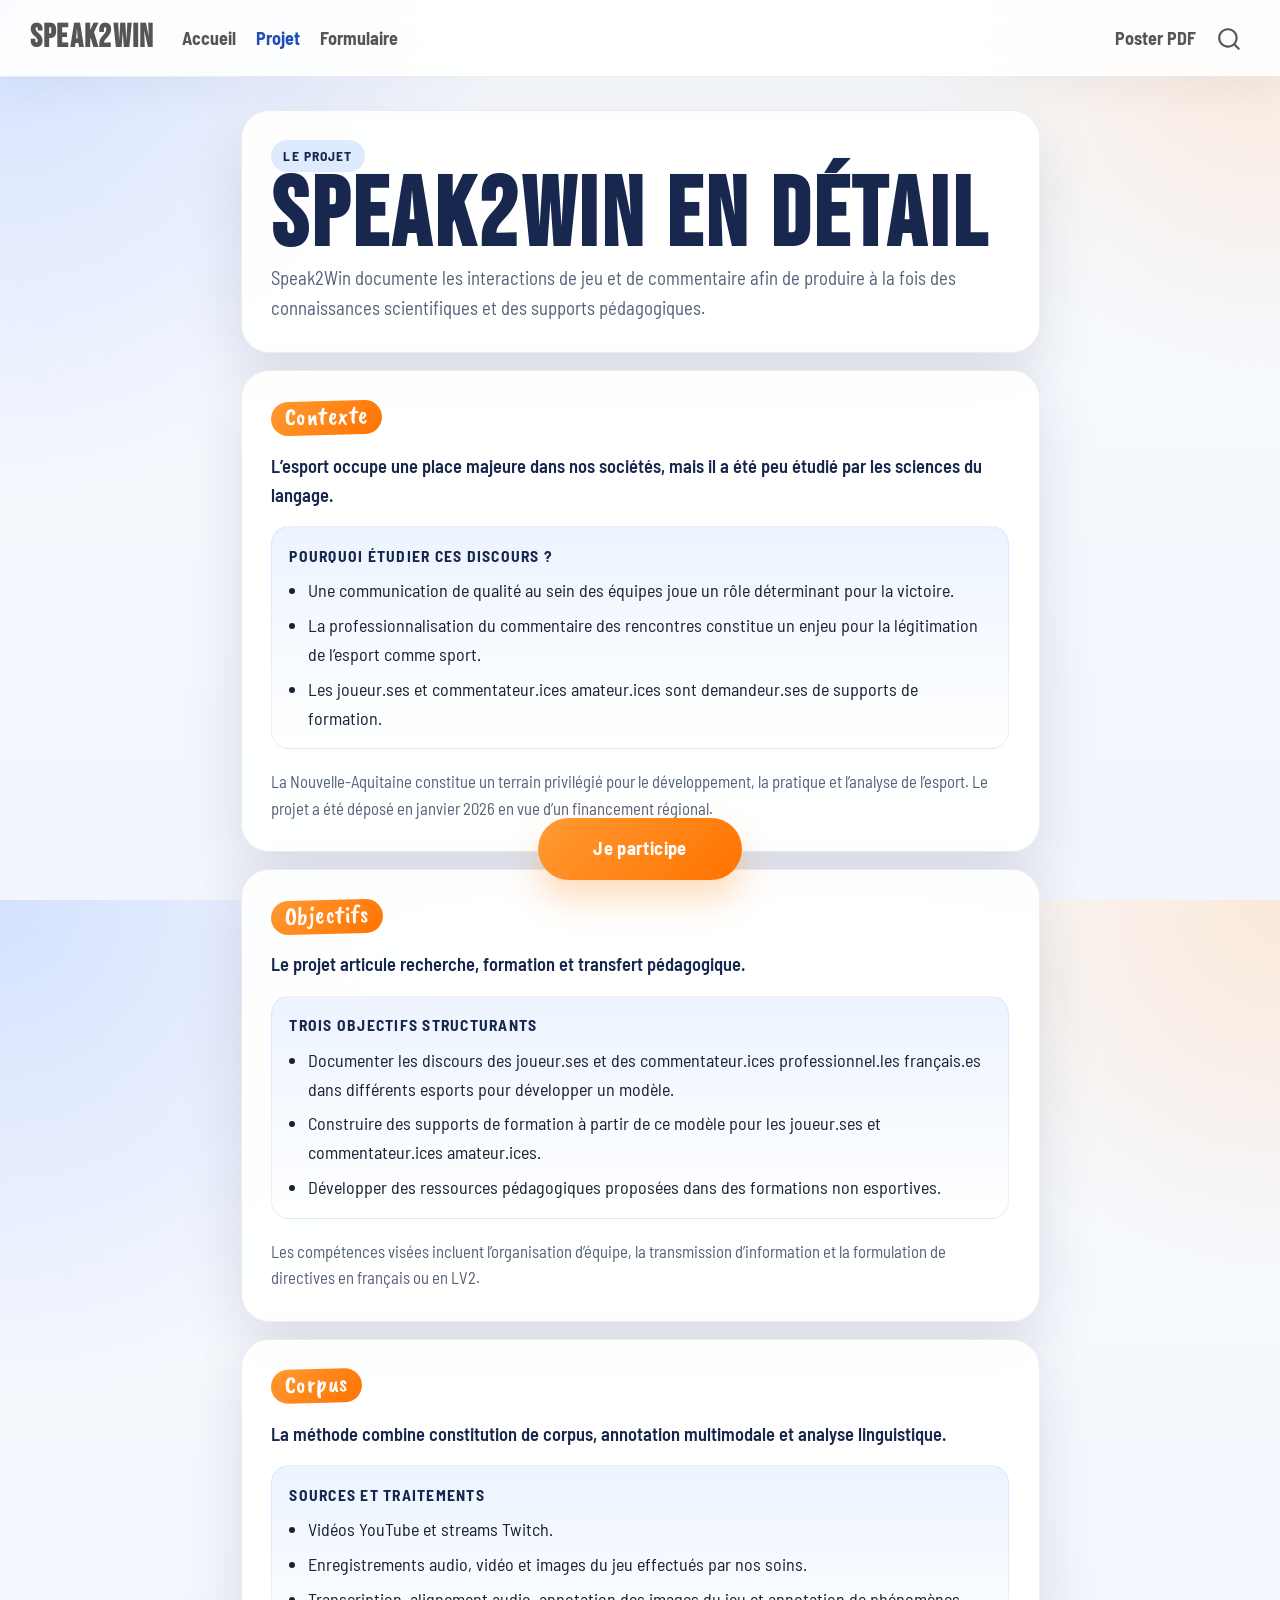
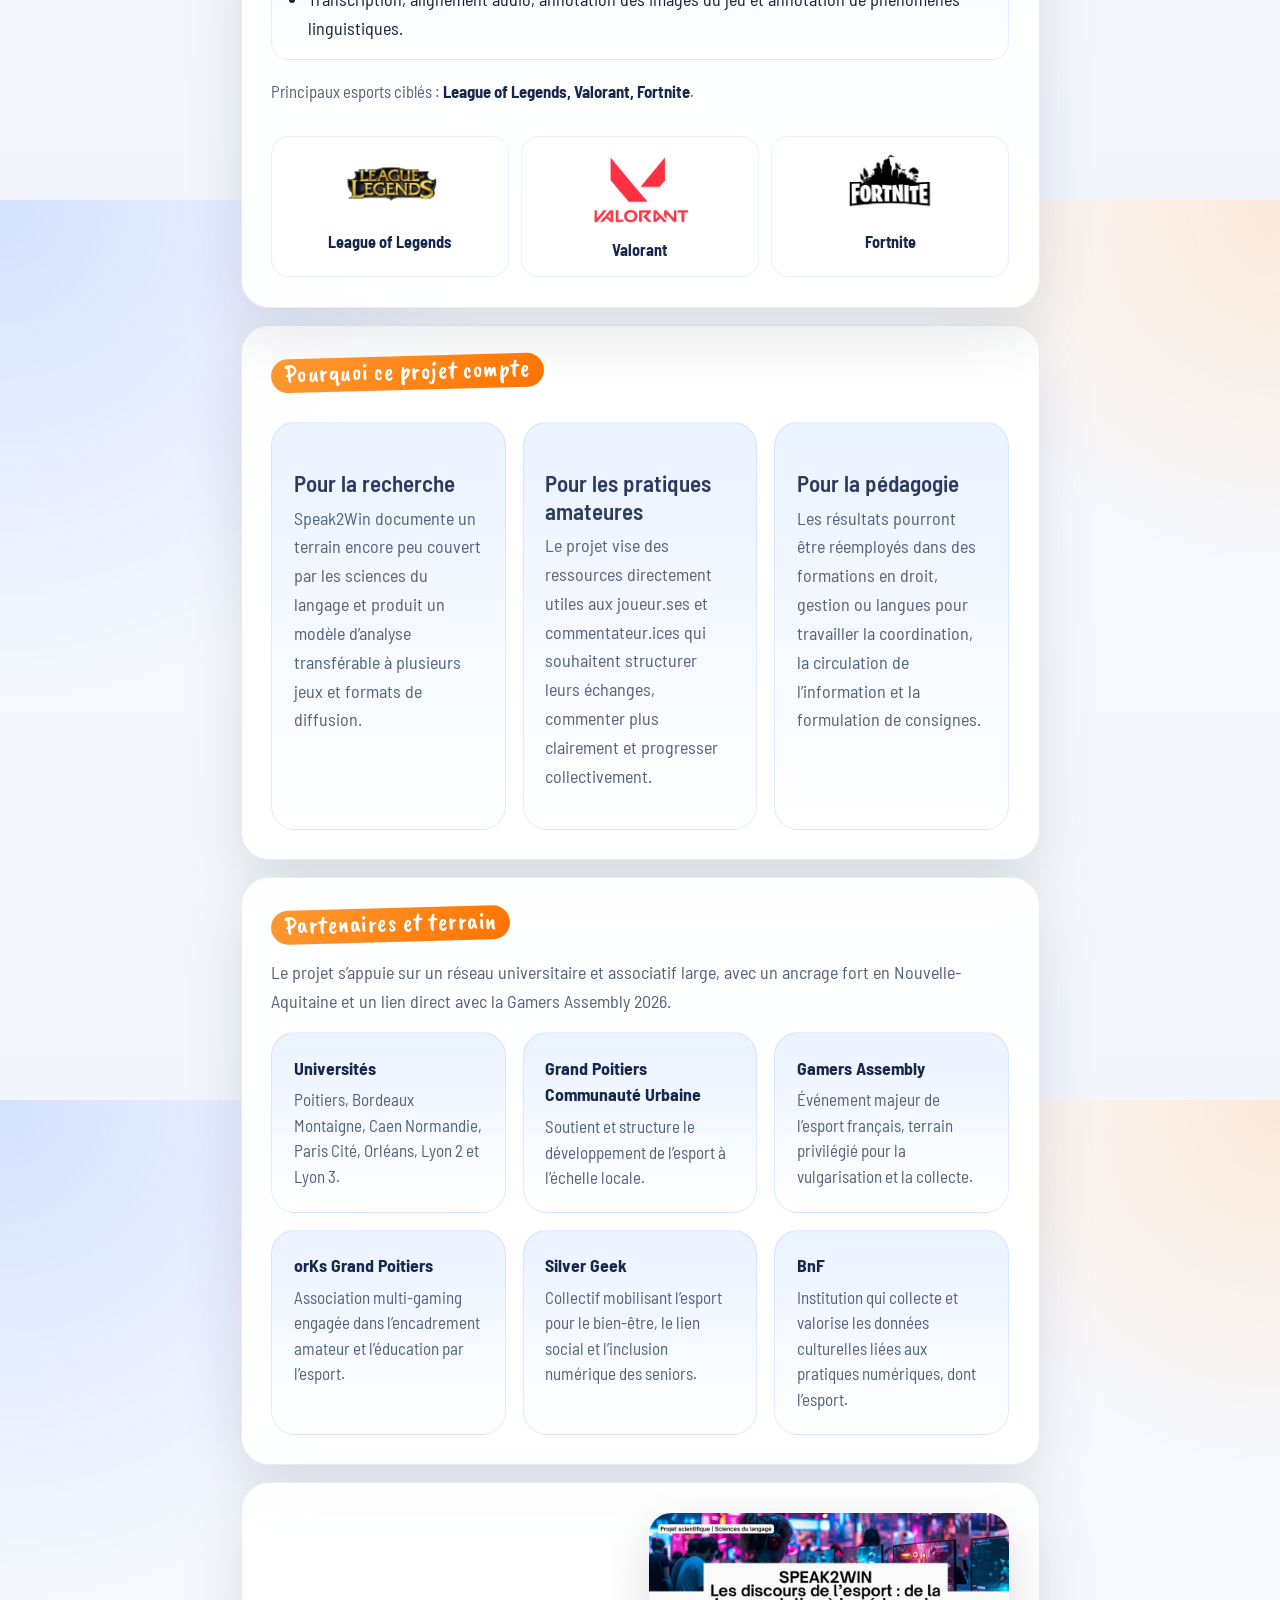
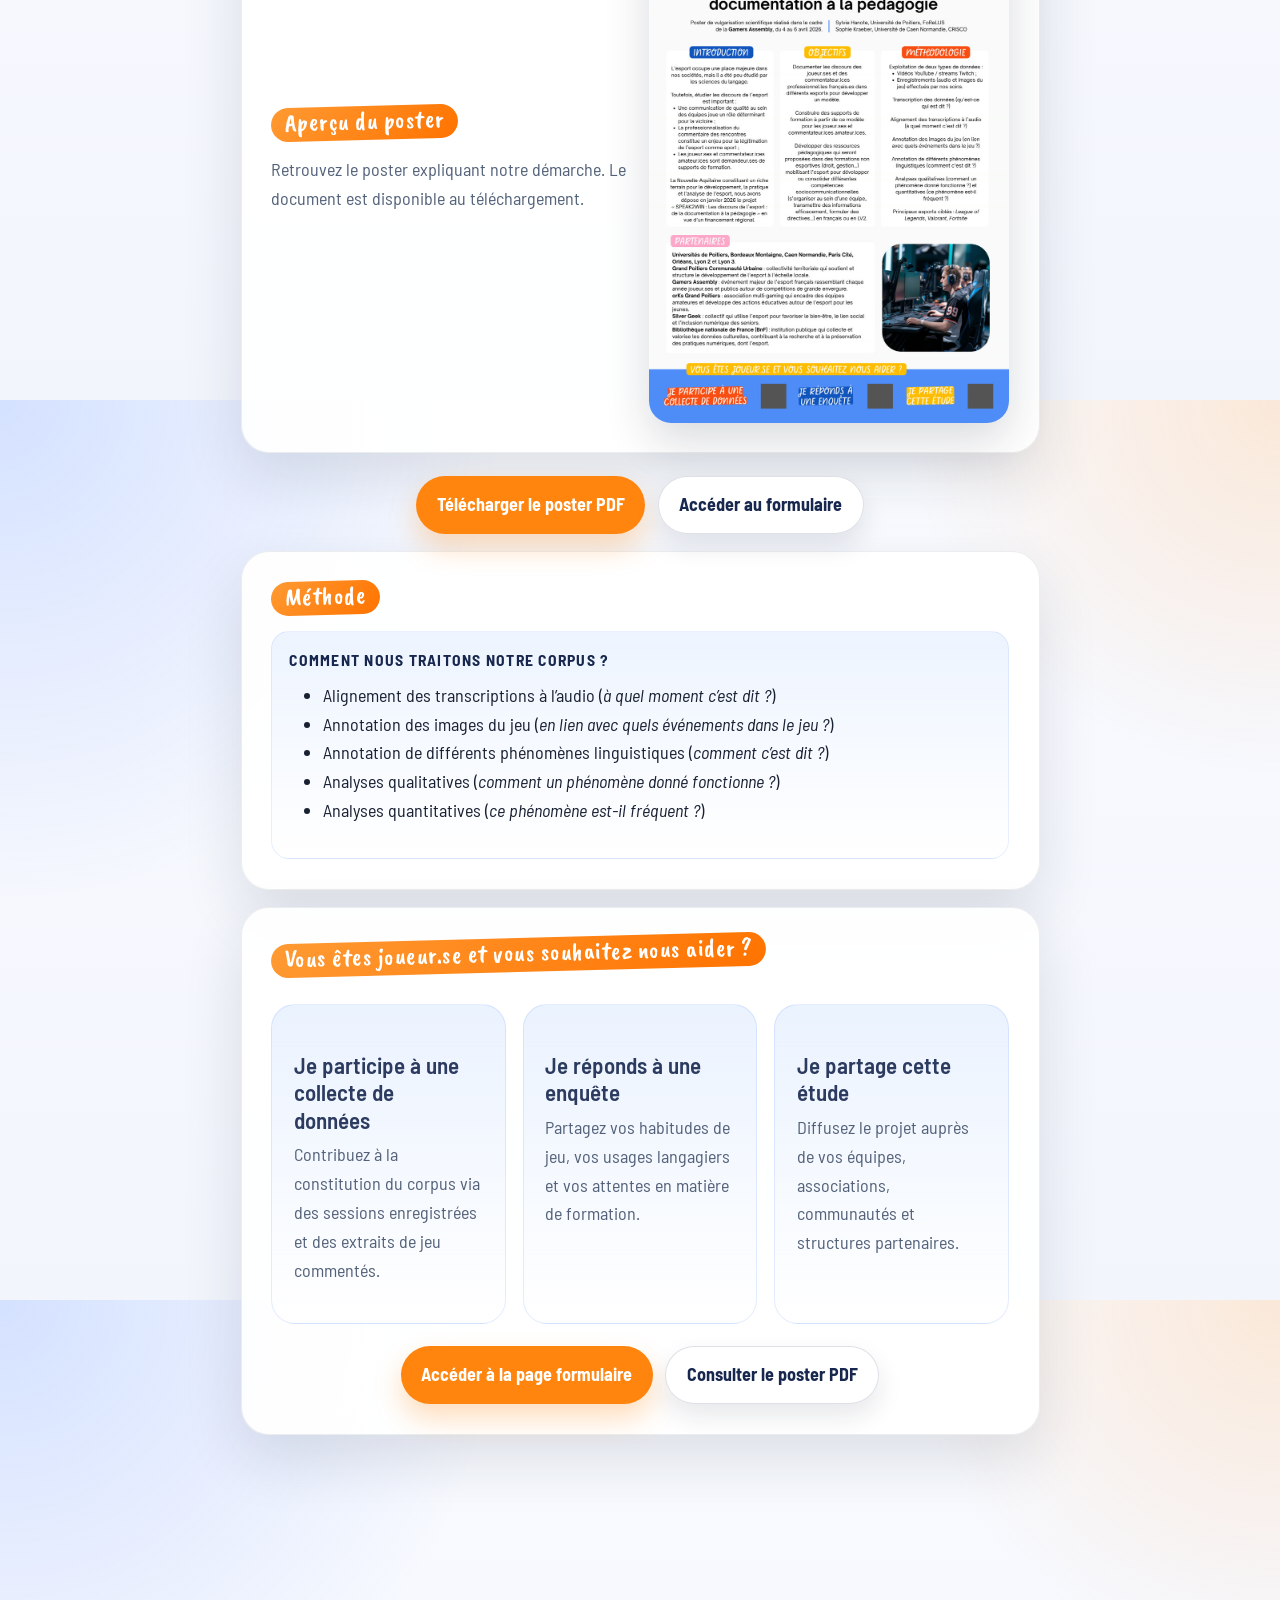
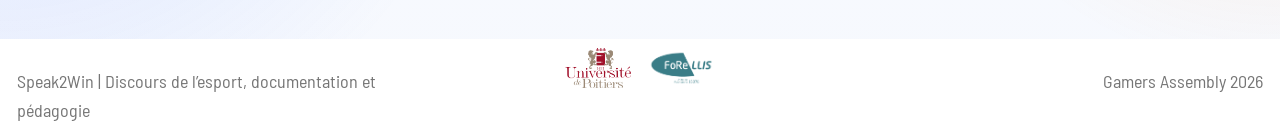
==== commit 8c371a67: "Built site for gh-pages" ====
--- a/about.html
+++ b/about.html
@@ -150,7 +150,7 @@
 </div>
 <section id="speak2win-en-détail" class="level1">
 <h1>Speak2Win en détail</h1>
-<p>Speak2Win documente les interactions de jeu et de commentaire afin de produire à la fois des connaissances scientifiques et des supports pédagogiques. Cette page regroupe la présentation complète du projet.</p>
+<p>Speak2Win documente les interactions de jeu et de commentaire afin de produire à la fois des connaissances scientifiques et des supports pédagogiques.</p>
 </section>
 </div>
 <div id="projet" class="feature-grid">
@@ -211,7 +211,6 @@
 <li>Vidéos YouTube et streams Twitch.</li>
 <li>Enregistrements audio, vidéo et images du jeu effectués par nos soins.</li>
 <li>Transcription, alignement audio, annotation des images du jeu et annotation de phénomènes linguistiques.</li>
-<li>Analyses qualitatives et quantitatives.</li>
 </ul>
 </div>
 <p class="poster-note">
@@ -421,7 +420,7 @@
     }
       var localhostRegex = new RegExp(/^(?:http|https):\/\/localhost\:?[0-9]*\//);
       var mailtoRegex = new RegExp(/^mailto:/);
-        var filterRegex = new RegExp('/' + window.location.host + '/');
+        var filterRegex = new RegExp("https:\/\/Hsbtqemy\.github\.io\/S2W\/");
       var isInternal = (href) => {
           return filterRegex.test(href) || localhostRegex.test(href) || mailtoRegex.test(href);
       }
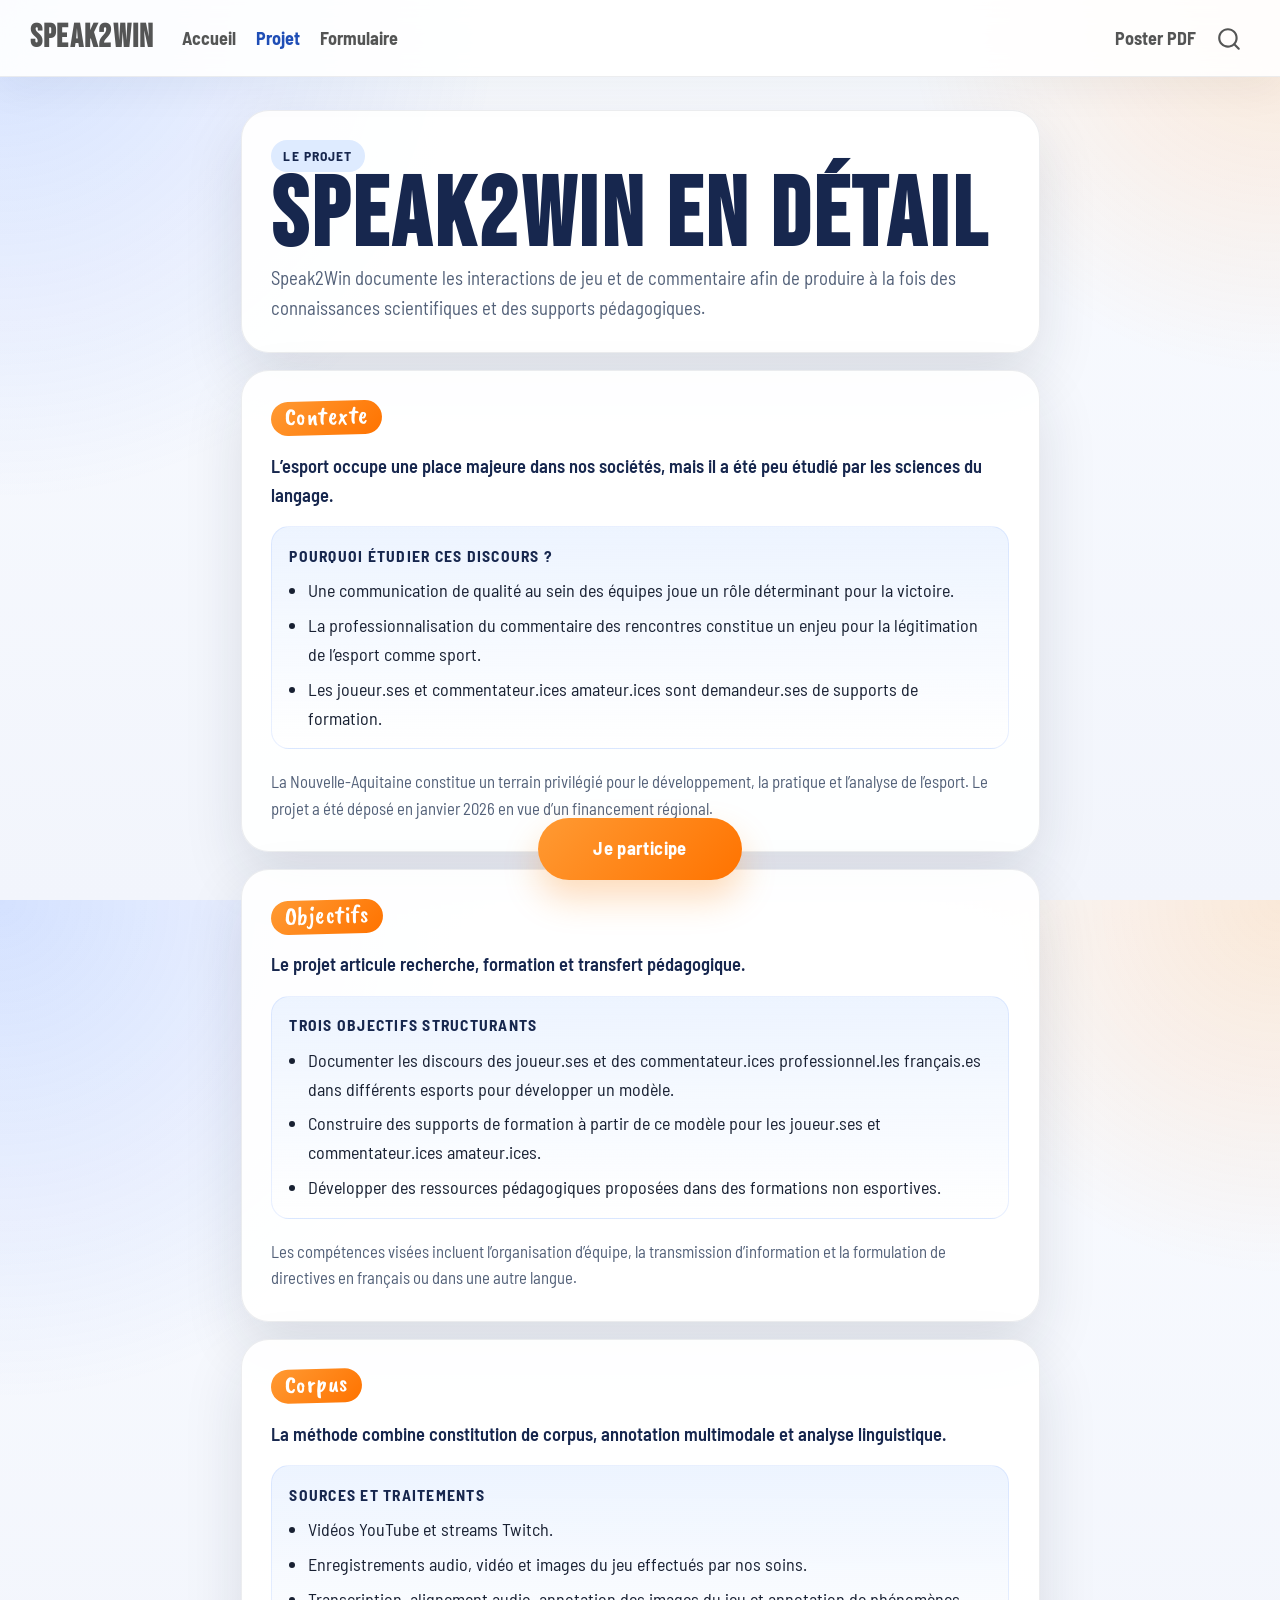
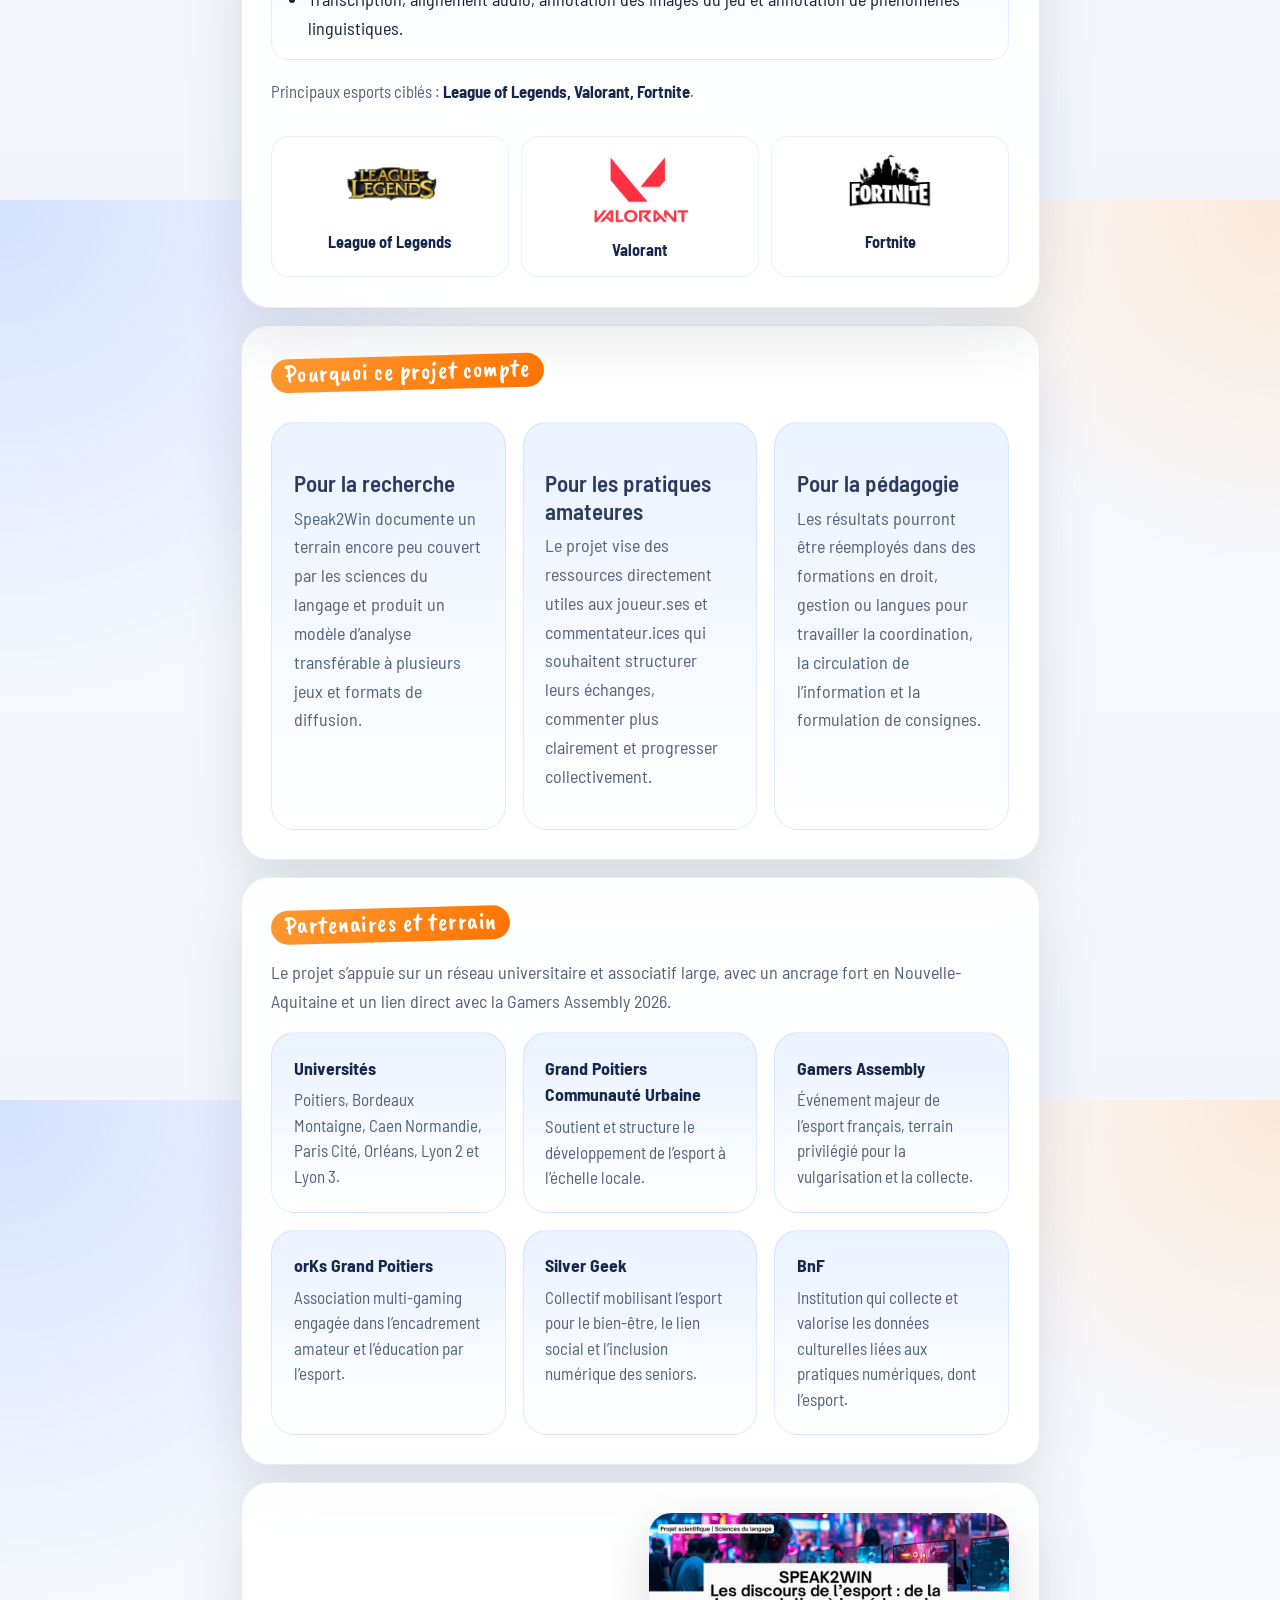
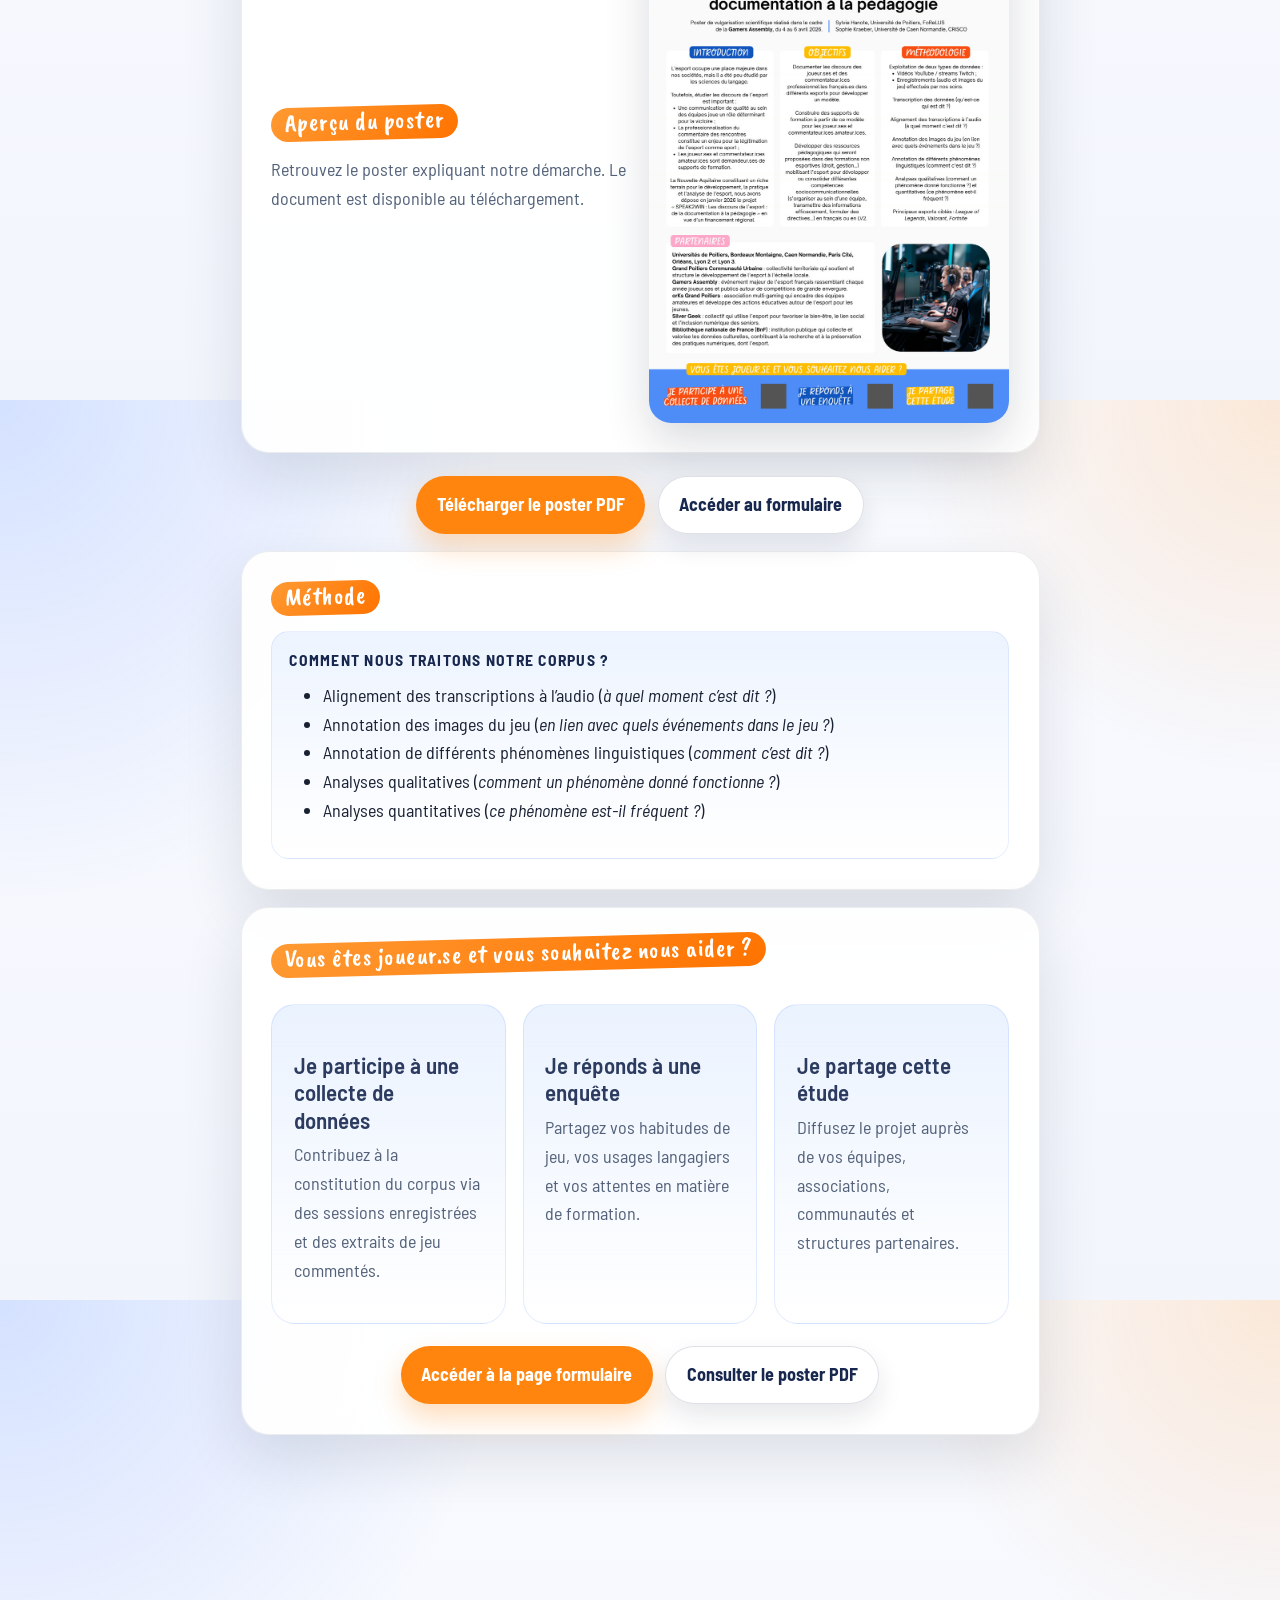
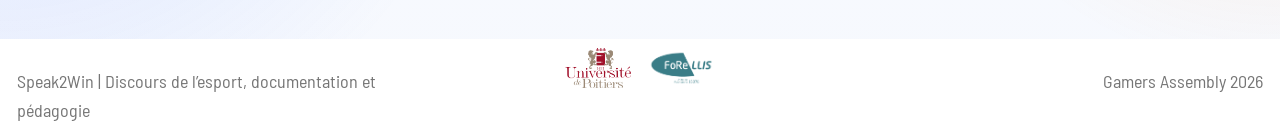
==== commit 2306fc65: "Built site for gh-pages" ====
--- a/about.html
+++ b/about.html
@@ -193,7 +193,7 @@
 </ul>
 </div>
 <p class="poster-note">
-Les compétences visées incluent l’organisation d’équipe, la transmission d’information et la formulation de directives en français ou en LV2.
+Les compétences visées incluent l’organisation d’équipe, la transmission d’information et la formulation de directives en français ou dans une autre langue.
 </p>
 </div>
 <div class="poster-card">
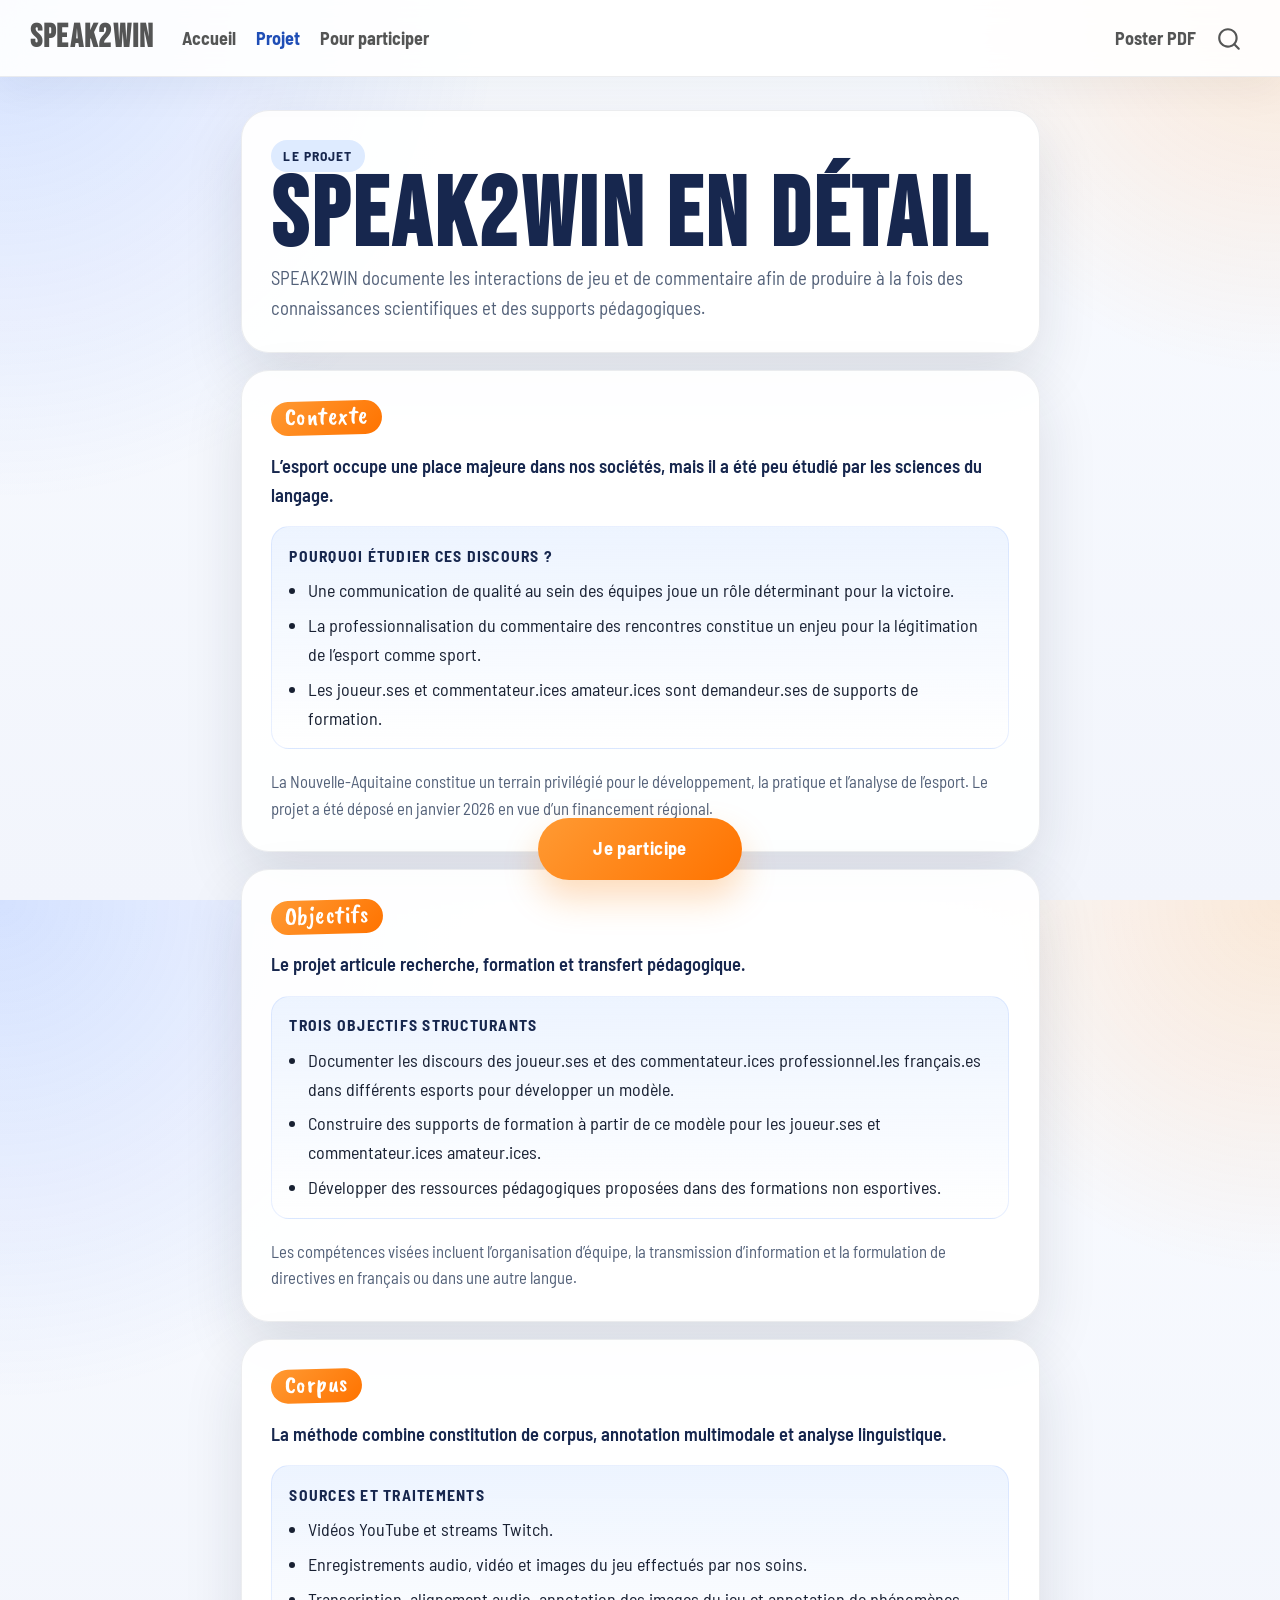
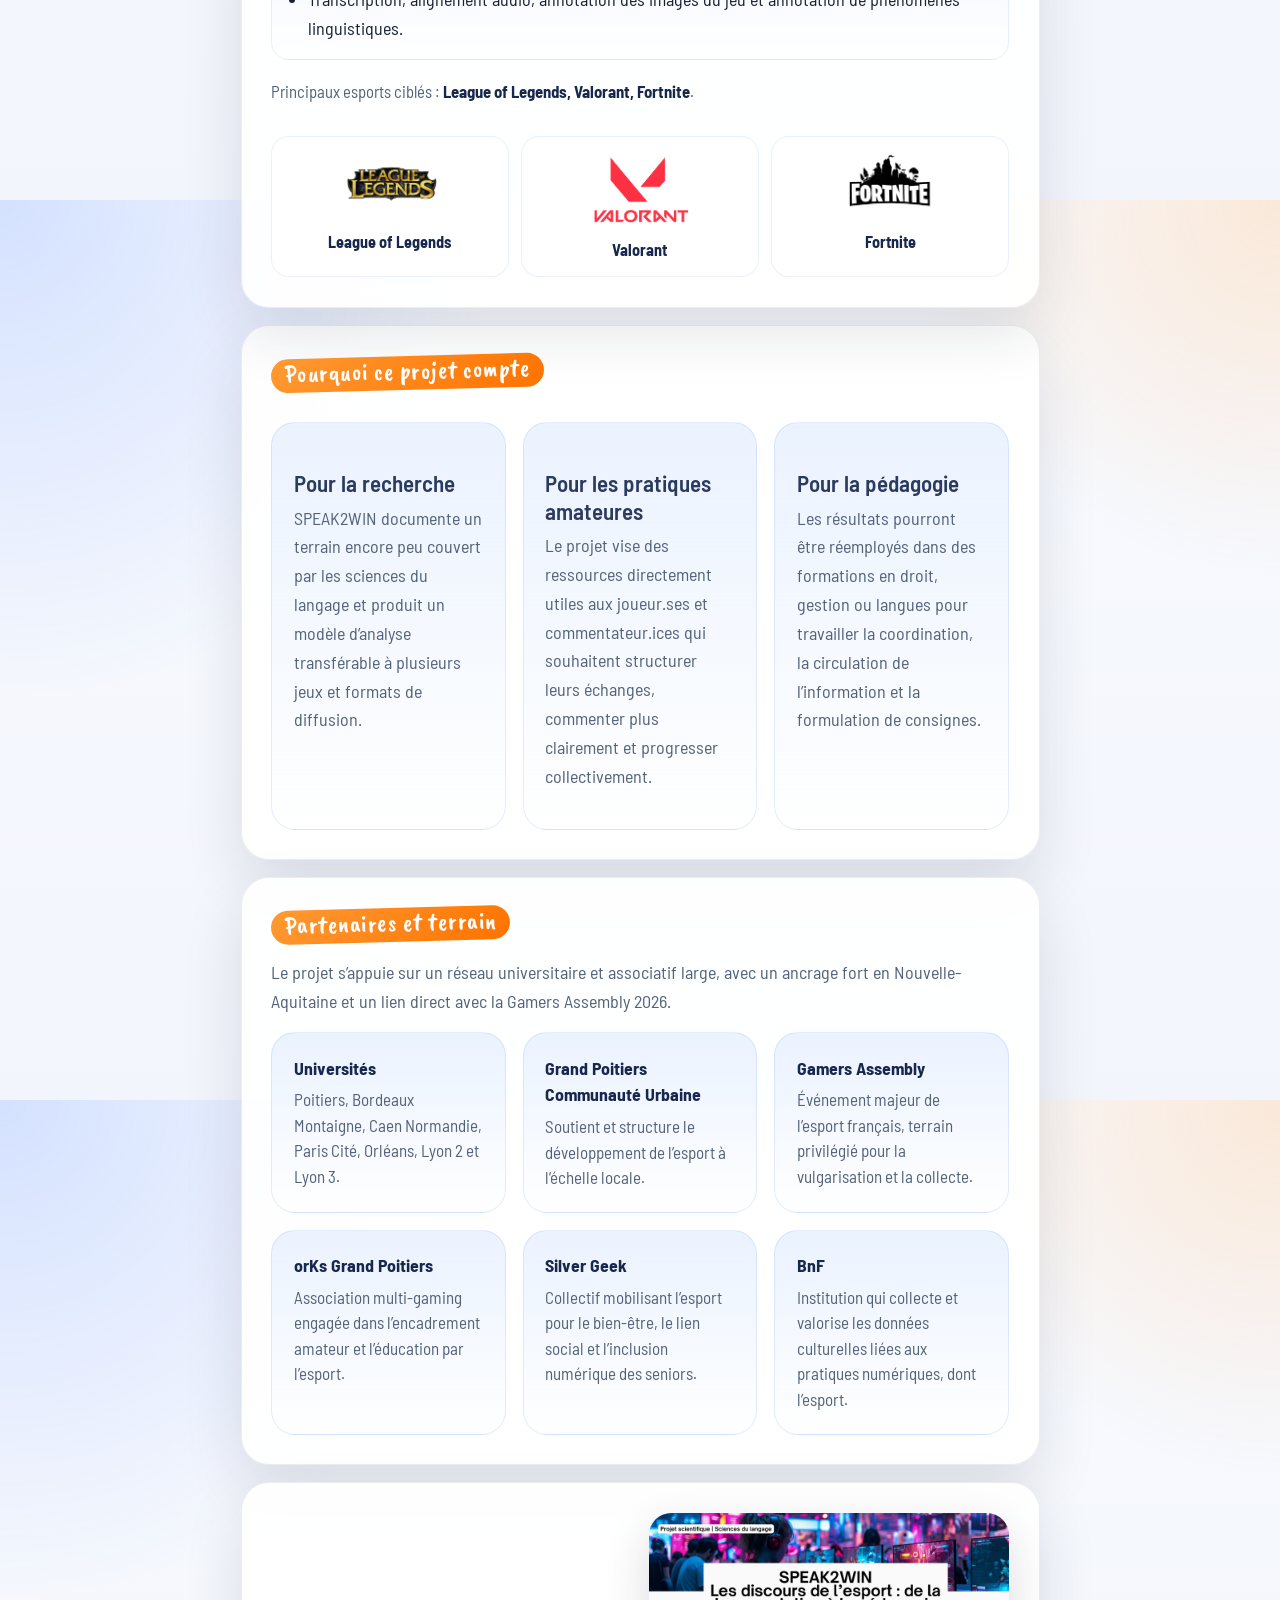
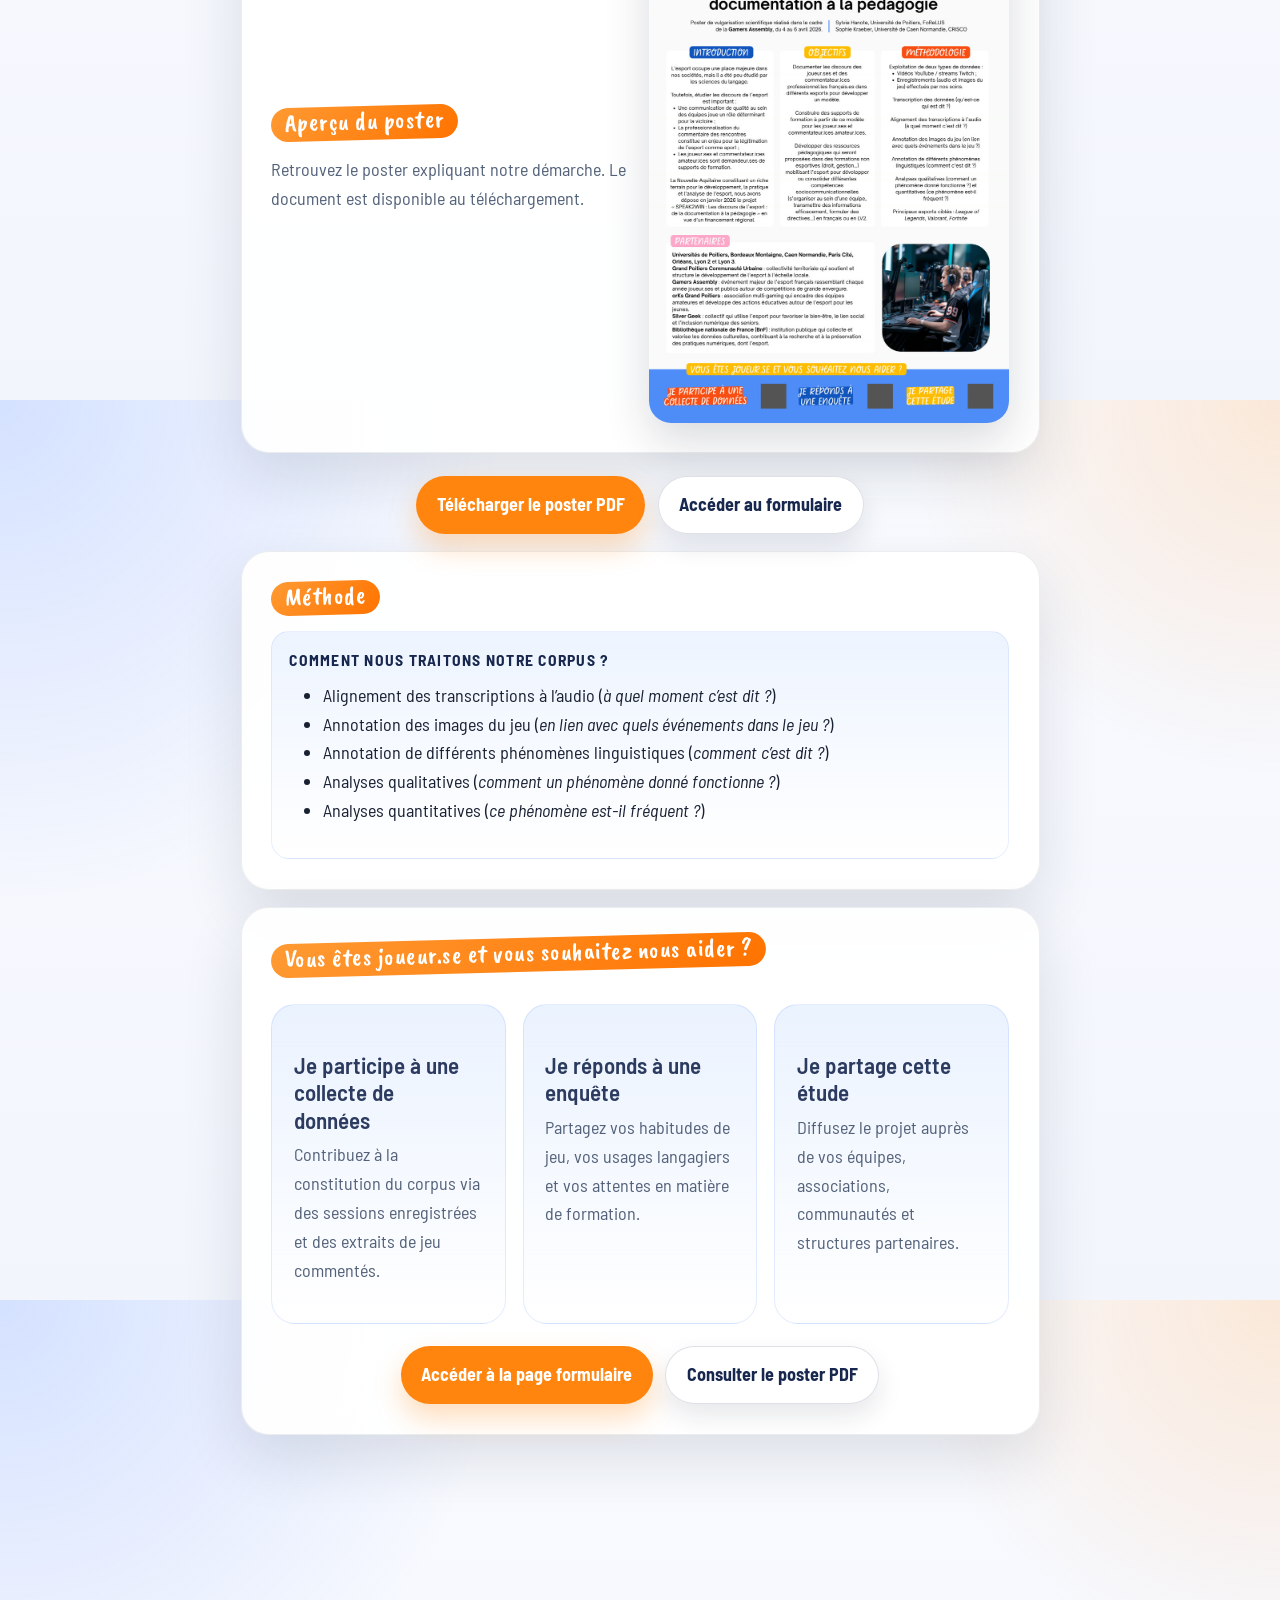
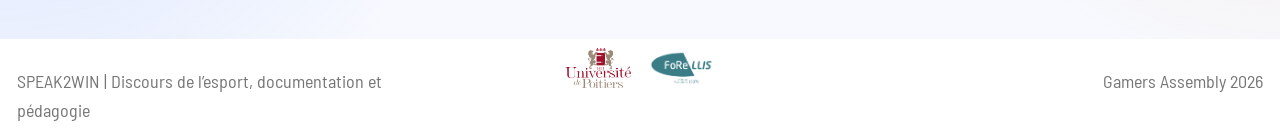
==== commit d31eb54d: "Built site for gh-pages" ====
--- a/about.html
+++ b/about.html
@@ -7,7 +7,7 @@
 <meta name="viewport" content="width=device-width, initial-scale=1.0, user-scalable=yes">
 
 
-<title>Projet – Speak2Win</title>
+<title>Projet – SPEAK2WIN</title>
 <style>
 code{white-space: pre-wrap;}
 span.smallcaps{font-variant: small-caps;}
@@ -82,7 +82,7 @@
       <div class="navbar-container container-fluid">
       <div class="navbar-brand-container mx-auto">
     <a class="navbar-brand" href="./index.html">
-    <span class="navbar-title">Speak2Win</span>
+    <span class="navbar-title">SPEAK2WIN</span>
     </a>
   </div>
             <div id="quarto-search" class="" title="Recherche"></div>
@@ -101,7 +101,7 @@
   </li>  
   <li class="nav-item">
     <a class="nav-link" href="./formulaire.html"> 
-<span class="menu-text">Formulaire</span></a>
+<span class="menu-text">Pour participer</span></a>
   </li>  
 </ul>
             <ul class="navbar-nav navbar-nav-scroll ms-auto">
@@ -149,8 +149,8 @@
 Le projet
 </div>
 <section id="speak2win-en-détail" class="level1">
-<h1>Speak2Win en détail</h1>
-<p>Speak2Win documente les interactions de jeu et de commentaire afin de produire à la fois des connaissances scientifiques et des supports pédagogiques.</p>
+<h1>SPEAK2WIN en détail</h1>
+<p>SPEAK2WIN documente les interactions de jeu et de commentaire afin de produire à la fois des connaissances scientifiques et des supports pédagogiques.</p>
 </section>
 </div>
 <div id="projet" class="feature-grid">
@@ -245,7 +245,7 @@
 <div class="spotlight-grid">
 <section id="pour-la-recherche" class="level3 spotlight-card">
 <h3 class="anchored" data-anchor-id="pour-la-recherche">Pour la recherche</h3>
-<p>Speak2Win documente un terrain encore peu couvert par les sciences du langage et produit un modèle d’analyse transférable à plusieurs jeux et formats de diffusion.</p>
+<p>SPEAK2WIN documente un terrain encore peu couvert par les sciences du langage et produit un modèle d’analyse transférable à plusieurs jeux et formats de diffusion.</p>
 </section>
 <section id="pour-les-pratiques-amateures" class="level3 spotlight-card">
 <h3 class="anchored" data-anchor-id="pour-les-pratiques-amateures">Pour les pratiques amateures</h3>
@@ -292,7 +292,7 @@
 </div>
 <p>Retrouvez le poster expliquant notre démarche. Le document est disponible au téléchargement.</p>
 </div>
-<p><img src="poster-apercu.jpg" class="poster-image img-fluid" alt="Aperçu du poster scientifique Speak2Win"></p>
+<p><img src="poster-apercu.jpg" class="poster-image img-fluid" alt="Aperçu du poster scientifique SPEAK2WIN"></p>
 </div>
 <div class="hero-actions">
 <p><a href="Poster scientifique.pdf" class="button-link button-primary">Télécharger le poster PDF</a> <a href="formulaire.html#participer-formulaire" class="button-link button-soft">Accéder au formulaire</a></p>
@@ -751,7 +751,7 @@
 <footer class="footer">
   <div class="nav-footer">
     <div class="nav-footer-left">
-<p>Speak2Win | Discours de l’esport, documentation et pédagogie</p>
+<p>SPEAK2WIN | Discours de l’esport, documentation et pédagogie</p>
 </div>   
     <div class="nav-footer-center">
 <div class="footer-logos" aria-label="Partenaires institutionnels">
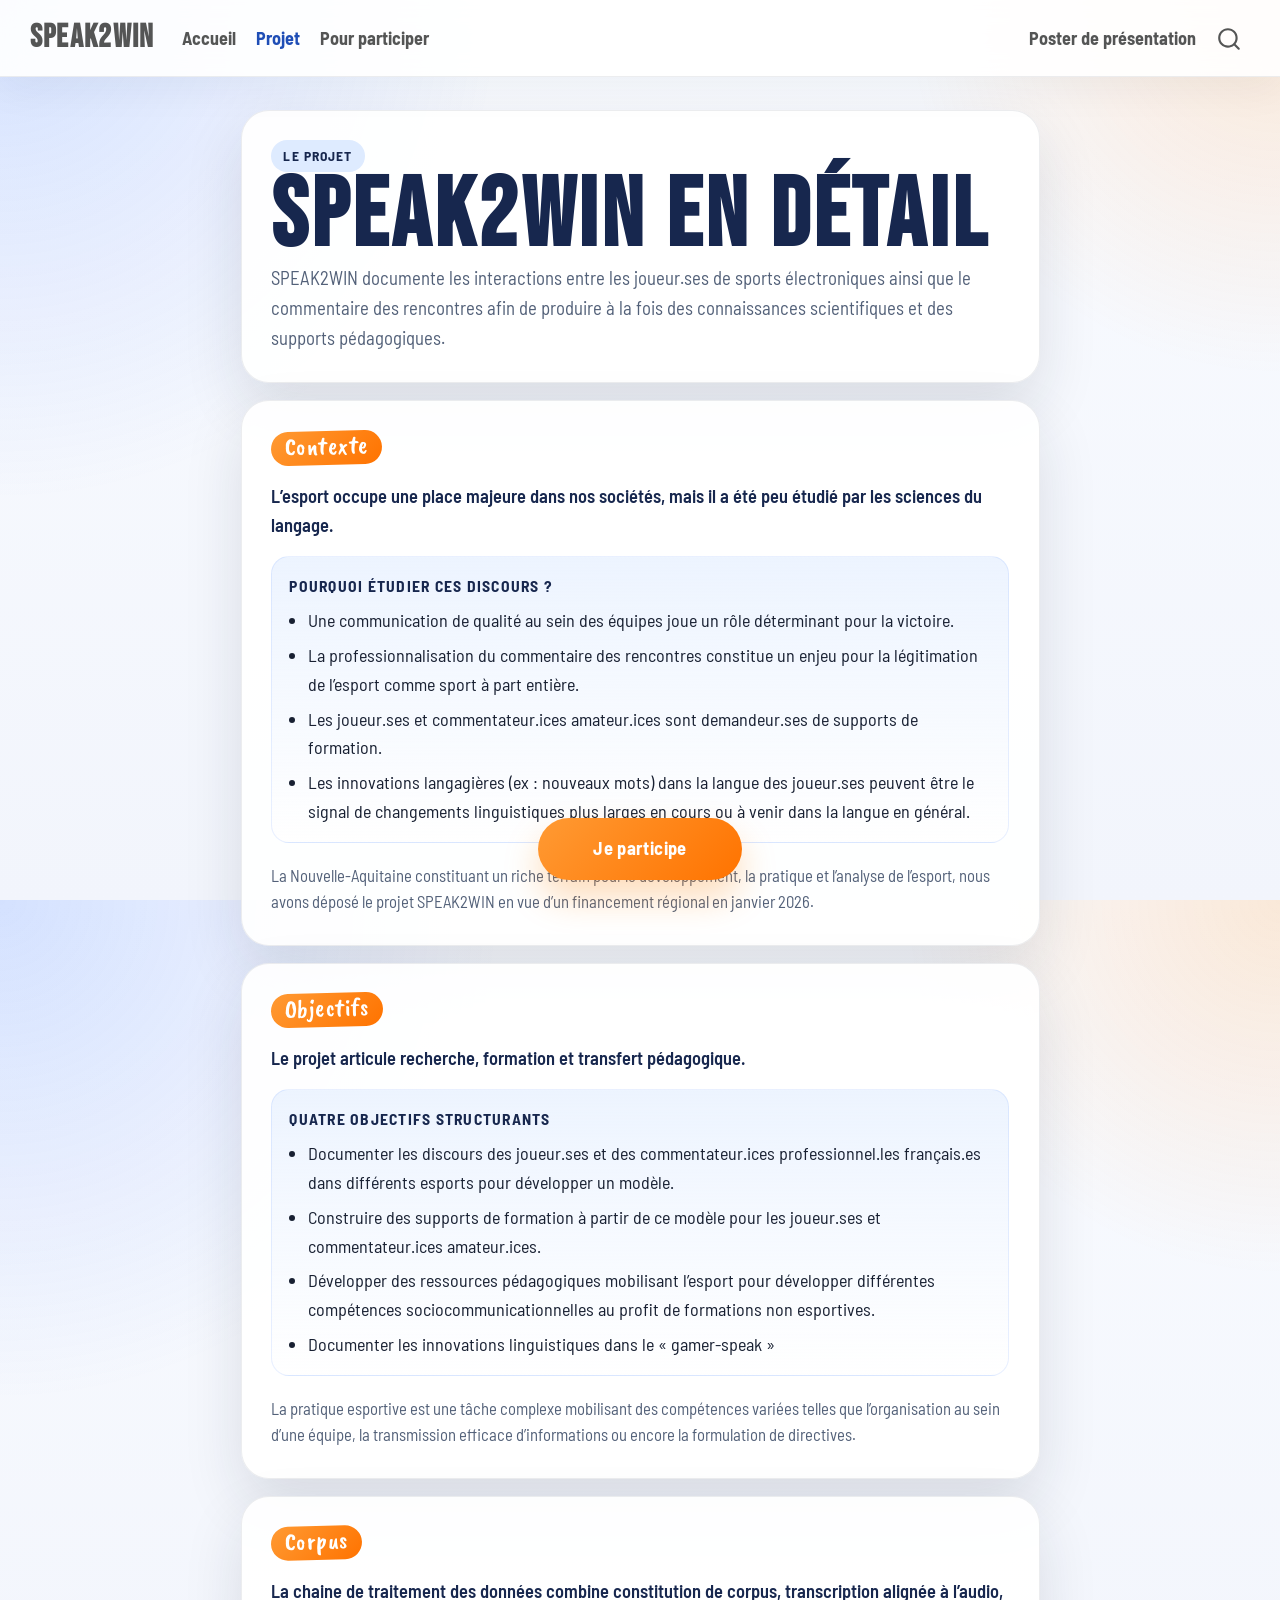
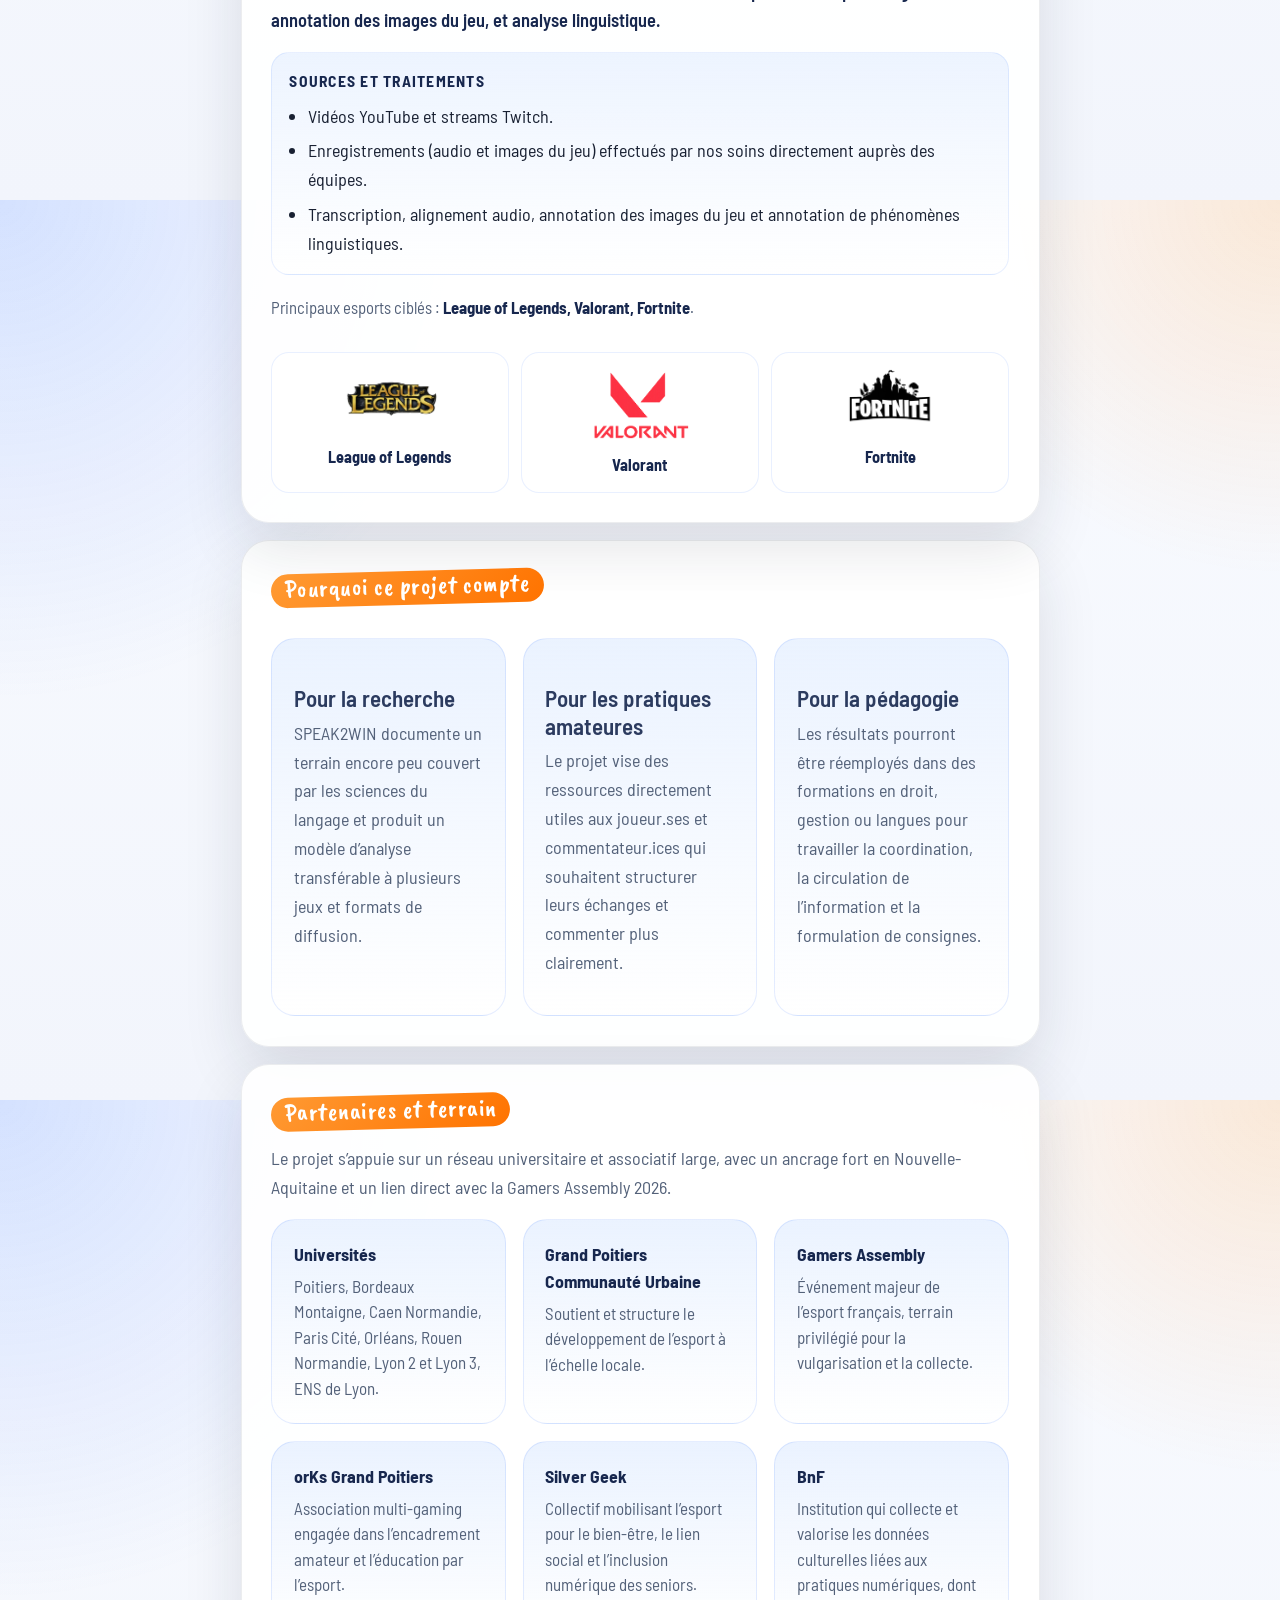
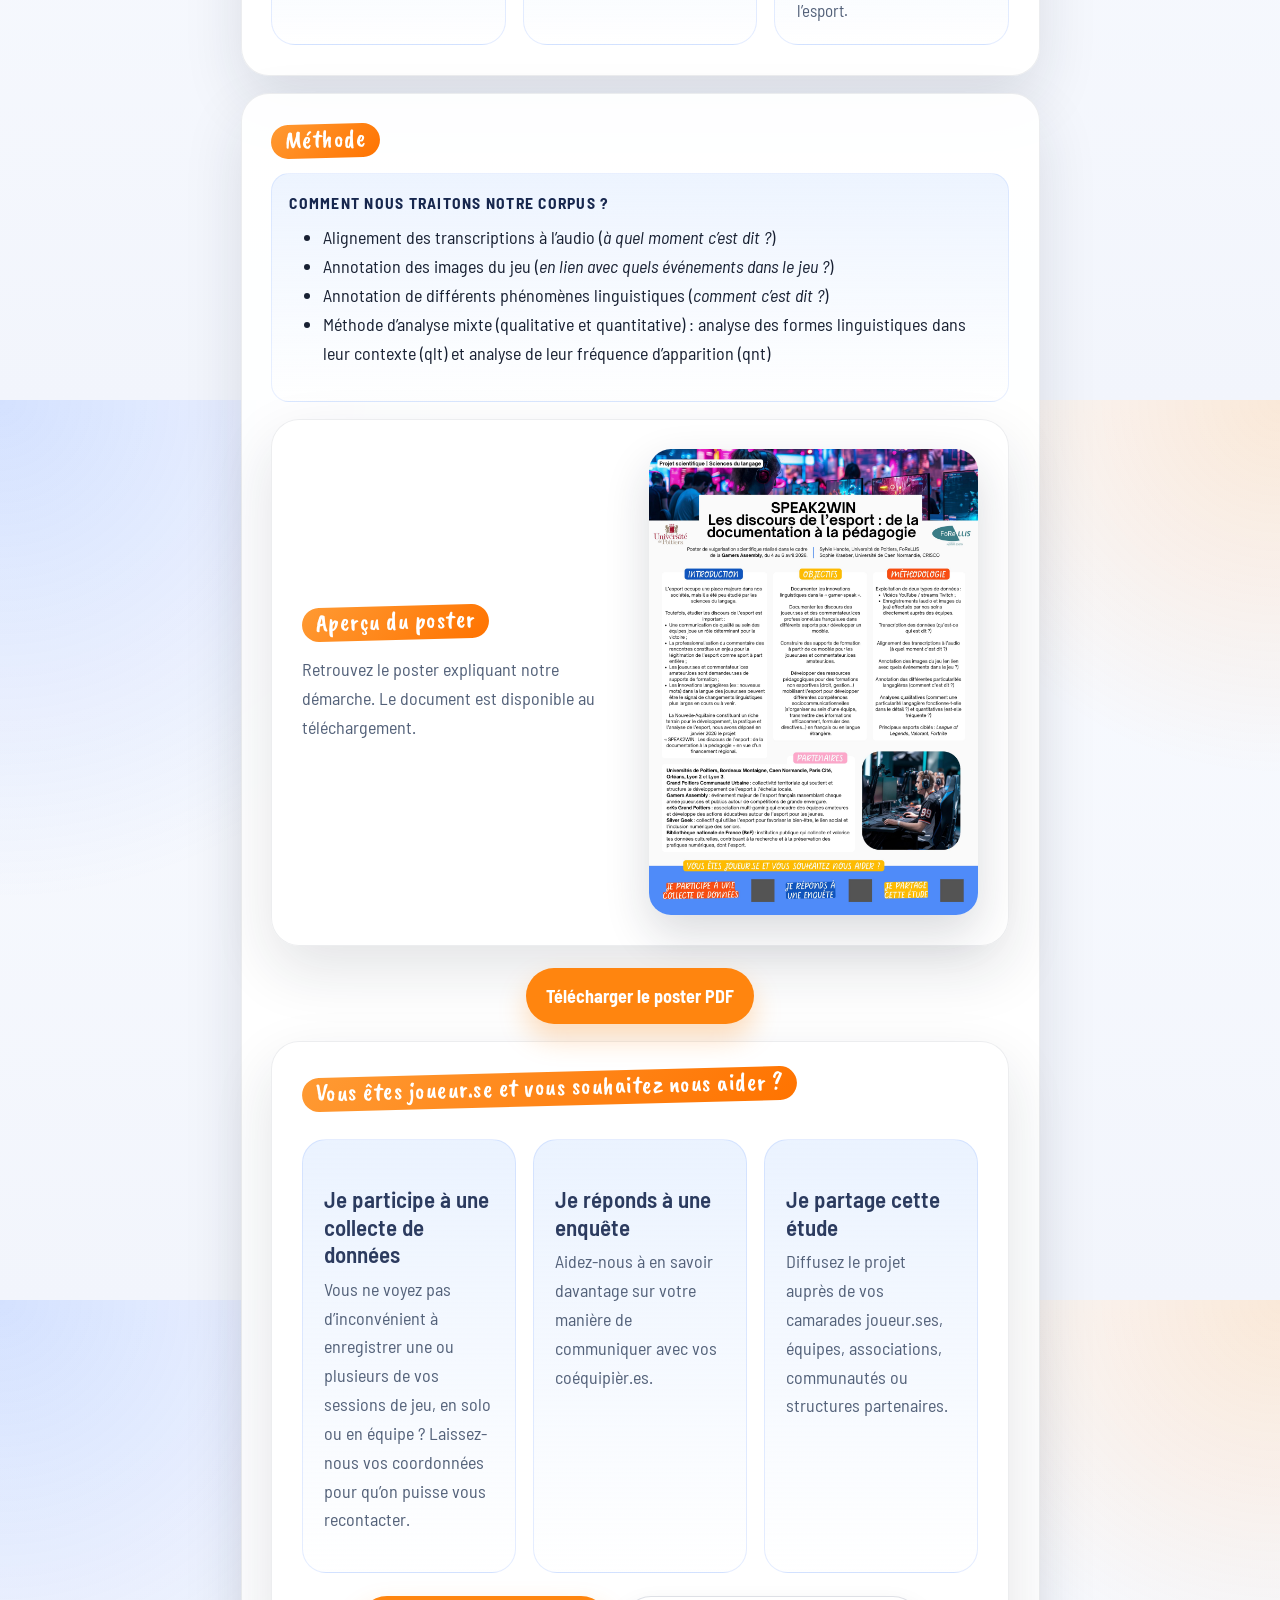
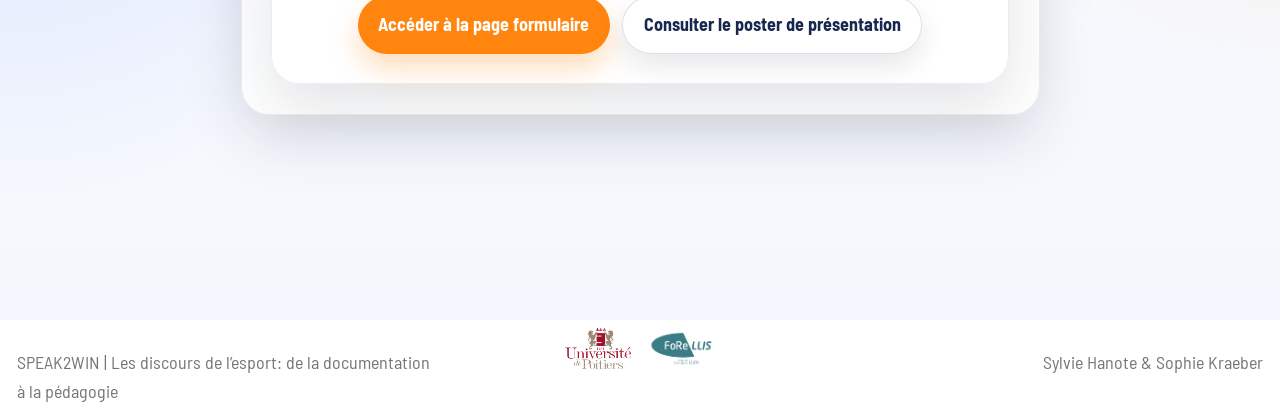
==== commit 720689c2: "Built site for gh-pages" ====
--- a/about.html
+++ b/about.html
@@ -107,7 +107,7 @@
             <ul class="navbar-nav navbar-nav-scroll ms-auto">
   <li class="nav-item">
     <a class="nav-link" href="./Poster scientifique.pdf"> 
-<span class="menu-text">Poster PDF</span></a>
+<span class="menu-text">Poster de présentation</span></a>
   </li>  
 </ul>
           </div> <!-- /navcollapse -->
@@ -150,7 +150,7 @@
 </div>
 <section id="speak2win-en-détail" class="level1">
 <h1>SPEAK2WIN en détail</h1>
-<p>SPEAK2WIN documente les interactions de jeu et de commentaire afin de produire à la fois des connaissances scientifiques et des supports pédagogiques.</p>
+<p>SPEAK2WIN documente les interactions entre les joueur.ses de sports électroniques ainsi que le commentaire des rencontres afin de produire à la fois des connaissances scientifiques et des supports pédagogiques.</p>
 </section>
 </div>
 <div id="projet" class="feature-grid">
@@ -167,12 +167,13 @@
 </div>
 <ul>
 <li>Une communication de qualité au sein des équipes joue un rôle déterminant pour la victoire.</li>
-<li>La professionnalisation du commentaire des rencontres constitue un enjeu pour la légitimation de l’esport comme sport.</li>
+<li>La professionnalisation du commentaire des rencontres constitue un enjeu pour la légitimation de l’esport comme sport à part entière.</li>
 <li>Les joueur.ses et commentateur.ices amateur.ices sont demandeur.ses de supports de formation.</li>
+<li>Les innovations langagières (ex : nouveaux mots) dans la langue des joueur.ses peuvent être le signal de changements linguistiques plus larges en cours ou à venir dans la langue en général.</li>
 </ul>
 </div>
 <p class="poster-note">
-La Nouvelle-Aquitaine constitue un terrain privilégié pour le développement, la pratique et l’analyse de l’esport. Le projet a été déposé en janvier 2026 en vue d’un financement régional.
+La Nouvelle-Aquitaine constituant un riche terrain pour le développement, la pratique et l’analyse de l’esport, nous avons déposé le projet SPEAK2WIN en vue d’un financement régional en janvier 2026.
 </p>
 </div>
 <div class="poster-card">
@@ -184,16 +185,17 @@
 </p>
 <div class="poster-block">
 <div class="poster-block-title">
-Trois objectifs structurants
+Quatre objectifs structurants
 </div>
 <ul>
 <li>Documenter les discours des joueur.ses et des commentateur.ices professionnel.les français.es dans différents esports pour développer un modèle.</li>
 <li>Construire des supports de formation à partir de ce modèle pour les joueur.ses et commentateur.ices amateur.ices.</li>
-<li>Développer des ressources pédagogiques proposées dans des formations non esportives.</li>
+<li>Développer des ressources pédagogiques mobilisant l’esport pour développer différentes compétences sociocommunicationnelles au profit de formations non esportives.</li>
+<li>Documenter les innovations linguistiques dans le « gamer-speak »</li>
 </ul>
 </div>
 <p class="poster-note">
-Les compétences visées incluent l’organisation d’équipe, la transmission d’information et la formulation de directives en français ou dans une autre langue.
+La pratique esportive est une tâche complexe mobilisant des compétences variées telles que l’organisation au sein d’une équipe, la transmission efficace d’informations ou encore la formulation de directives.
 </p>
 </div>
 <div class="poster-card">
@@ -201,7 +203,7 @@
 Corpus
 </div>
 <p class="poster-lead">
-La méthode combine constitution de corpus, annotation multimodale et analyse linguistique.
+La chaine de traitement des données combine constitution de corpus, transcription alignée à l’audio, annotation des images du jeu, et analyse linguistique.
 </p>
 <div class="poster-block">
 <div class="poster-block-title">
@@ -209,7 +211,7 @@
 </div>
 <ul>
 <li>Vidéos YouTube et streams Twitch.</li>
-<li>Enregistrements audio, vidéo et images du jeu effectués par nos soins.</li>
+<li>Enregistrements (audio et images du jeu) effectués par nos soins directement auprès des équipes.</li>
 <li>Transcription, alignement audio, annotation des images du jeu et annotation de phénomènes linguistiques.</li>
 </ul>
 </div>
@@ -249,7 +251,7 @@
 </section>
 <section id="pour-les-pratiques-amateures" class="level3 spotlight-card">
 <h3 class="anchored" data-anchor-id="pour-les-pratiques-amateures">Pour les pratiques amateures</h3>
-<p>Le projet vise des ressources directement utiles aux joueur.ses et commentateur.ices qui souhaitent structurer leurs échanges, commenter plus clairement et progresser collectivement.</p>
+<p>Le projet vise des ressources directement utiles aux joueur.ses et commentateur.ices qui souhaitent structurer leurs échanges et commenter plus clairement.</p>
 </section>
 <section id="pour-la-pédagogie" class="level3 spotlight-card">
 <h3 class="anchored" data-anchor-id="pour-la-pédagogie">Pour la pédagogie</h3>
@@ -266,7 +268,7 @@
 </p>
 <div class="pill-grid">
 <div class="pill-card">
-<strong>Universités</strong><span>Poitiers, Bordeaux Montaigne, Caen Normandie, Paris Cité, Orléans, Lyon 2 et Lyon 3.</span>
+<strong>Universités</strong><span>Poitiers, Bordeaux Montaigne, Caen Normandie, Paris Cité, Orléans, Rouen Normandie, Lyon 2 et Lyon 3, ENS de Lyon.</span>
 </div>
 <div class="pill-card">
 <strong>Grand Poitiers Communauté Urbaine</strong><span>Soutient et structure le développement de l’esport à l’échelle locale.</span>
@@ -284,6 +286,21 @@
 <strong>BnF</strong><span>Institution qui collecte et valorise les données culturelles liées aux pratiques numériques, dont l’esport.</span>
 </div>
 </div>
+</div>
+<div class="wide-panel">
+<div class="section-heading">
+Méthode
+</div>
+<div class="poster-block">
+<div class="poster-block-title">
+Comment nous traitons notre corpus ?
+</div>
+<ul>
+<li>Alignement des transcriptions à l’audio (<em>à quel moment c’est dit ?</em>)</li>
+<li>Annotation des images du jeu (<em>en lien avec quels événements dans le jeu ?</em>)</li>
+<li>Annotation de différents phénomènes linguistiques (<em>comment c’est dit ?</em>)</li>
+<li>Méthode d’analyse mixte (qualitative et quantitative) : analyse des formes linguistiques dans leur contexte (qlt) et analyse de leur fréquence d’apparition (qnt)</li>
+</ul>
 </div>
 <div class="poster-showcase">
 <div class="poster-copy">
@@ -295,24 +312,7 @@
 <p><img src="poster-apercu.jpg" class="poster-image img-fluid" alt="Aperçu du poster scientifique SPEAK2WIN"></p>
 </div>
 <div class="hero-actions">
-<p><a href="Poster scientifique.pdf" class="button-link button-primary">Télécharger le poster PDF</a> <a href="formulaire.html#participer-formulaire" class="button-link button-soft">Accéder au formulaire</a></p>
-</div>
-<div class="wide-panel">
-<div class="section-heading">
-Méthode
-</div>
-<div class="poster-block">
-<div class="poster-block-title">
-Comment nous traitons notre corpus ?
-</div>
-<ul>
-<li>Alignement des transcriptions à l’audio (<em>à quel moment c’est dit ?</em>)</li>
-<li>Annotation des images du jeu (<em>en lien avec quels événements dans le jeu ?</em>)</li>
-<li>Annotation de différents phénomènes linguistiques (<em>comment c’est dit ?</em>)</li>
-<li>Analyses qualitatives (<em>comment un phénomène donné fonctionne ?</em>)</li>
-<li>Analyses quantitatives (<em>ce phénomène est-il fréquent ?</em>)</li>
-</ul>
-</div>
+<p><a href="Poster scientifique.pdf" class="button-link button-primary">Télécharger le poster PDF</a></p>
 </div>
 <div class="participate-panel">
 <div class="section-heading">
@@ -321,24 +321,25 @@
 <div class="participate-grid">
 <section id="je-participe-à-une-collecte-de-données" class="level3 action-card">
 <h3 class="anchored" data-anchor-id="je-participe-à-une-collecte-de-données">Je participe à une collecte de données</h3>
-<p>Contribuez à la constitution du corpus via des sessions enregistrées et des extraits de jeu commentés.</p>
+<p>Vous ne voyez pas d’inconvénient à enregistrer une ou plusieurs de vos sessions de jeu, en solo ou en équipe ? Laissez-nous vos coordonnées pour qu’on puisse vous recontacter.</p>
 </section>
 <section id="je-réponds-à-une-enquête" class="level3 action-card">
 <h3 class="anchored" data-anchor-id="je-réponds-à-une-enquête">Je réponds à une enquête</h3>
-<p>Partagez vos habitudes de jeu, vos usages langagiers et vos attentes en matière de formation.</p>
+<p>Aidez-nous à en savoir davantage sur votre manière de communiquer avec vos coéquipièr.es.</p>
 </section>
 <section id="je-partage-cette-étude" class="level3 action-card">
 <h3 class="anchored" data-anchor-id="je-partage-cette-étude">Je partage cette étude</h3>
-<p>Diffusez le projet auprès de vos équipes, associations, communautés et structures partenaires.</p>
+<p>Diffusez le projet auprès de vos camarades joueur.ses, équipes, associations, communautés ou structures partenaires.</p>
 </section>
 </div>
 <div class="hero-actions">
-<p><a class="button-link button-primary" href="formulaire.html#participer-formulaire">Accéder à la page formulaire</a> <a class="button-link button-soft" href="Poster scientifique.pdf">Consulter le poster PDF</a></p>
-</div>
-</div>
-</div>
-
-
+<p><a class="button-link button-primary" href="formulaire.html#participer-formulaire">Accéder à la page formulaire</a> <a class="button-link button-soft" href="Poster scientifique.pdf">Consulter le poster de présentation</a></p>
+</div>
+</div>
+</div>
+
+
+</div>
 
 </main> <!-- /main -->
 <div class="sticky-participate" aria-label="Accès rapide au formulaire">
@@ -751,7 +752,7 @@
 <footer class="footer">
   <div class="nav-footer">
     <div class="nav-footer-left">
-<p>SPEAK2WIN | Discours de l’esport, documentation et pédagogie</p>
+<p>SPEAK2WIN | Les discours de l’esport: de la documentation à la pédagogie</p>
 </div>   
     <div class="nav-footer-center">
 <div class="footer-logos" aria-label="Partenaires institutionnels">
@@ -759,7 +760,7 @@
 </div>
 </div>
     <div class="nav-footer-right">
-<p>Gamers Assembly 2026</p>
+<p>Sylvie Hanote &amp; Sophie Kraeber</p>
 </div>
   </div>
 </footer>
